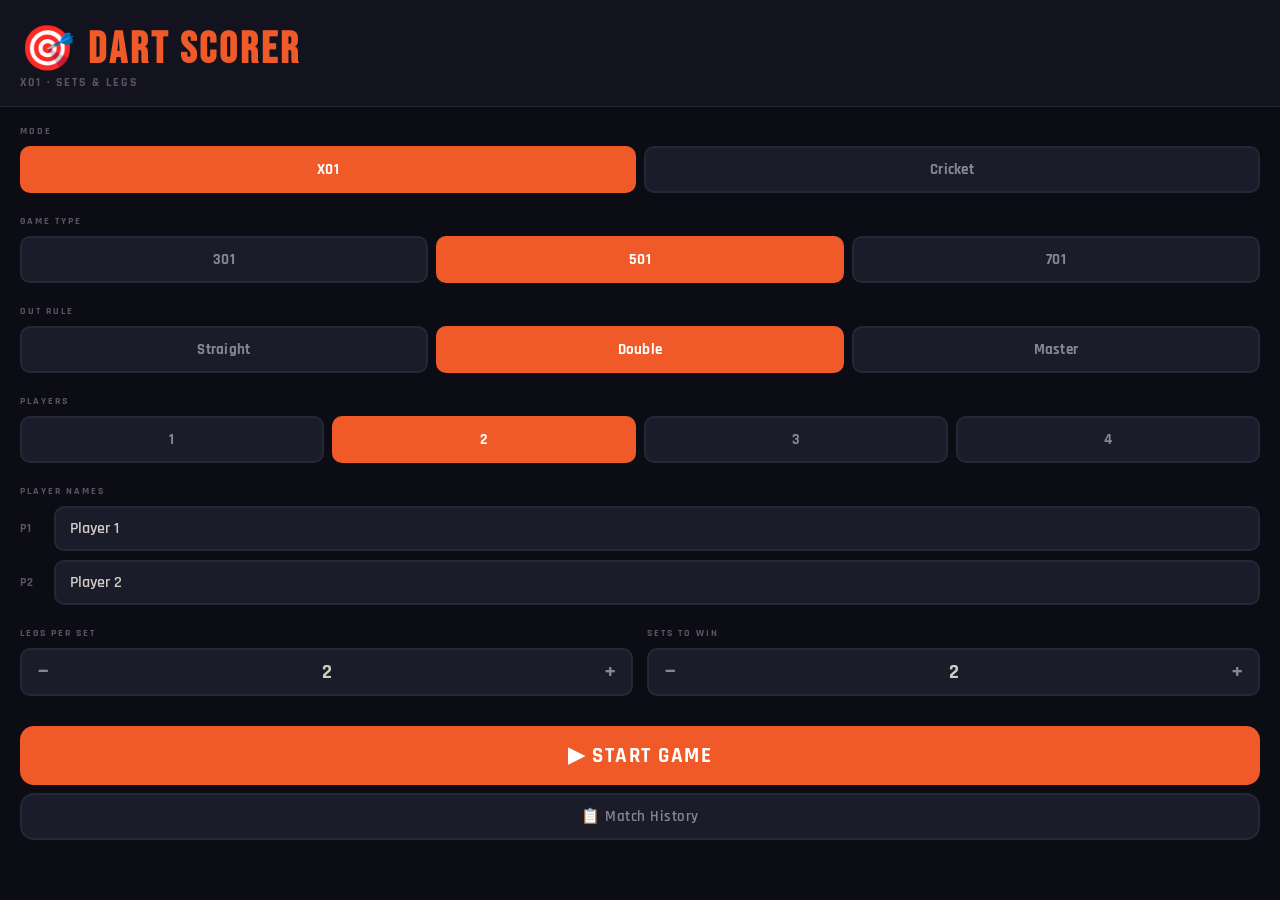
==== darts/index.html @ 66f15793 "Add Darts scorer (X01 + Cricket) to hub Move dart scorer in from the Darts repo, add Cricket mode (2" ====
<!DOCTYPE html>
<html lang="en">
<head>
<meta charset="UTF-8">
<meta name="viewport" content="width=device-width, initial-scale=1.0, maximum-scale=1.0, user-scalable=no">
<title>🎯 Dart Scorer</title>
<link rel="preconnect" href="https://fonts.googleapis.com">
<link href="https://fonts.googleapis.com/css2?family=Bebas+Neue&family=Rajdhani:wght@400;500;600;700&display=swap" rel="stylesheet">
<style>
*{box-sizing:border-box;margin:0;padding:0;-webkit-tap-highlight-color:transparent}
html,body{width:100%;height:100%;overflow:hidden;background:#0b0c14;color:#d4ccc4;font-family:'Rajdhani',sans-serif;-webkit-font-smoothing:antialiased}
button{font-family:'Rajdhani',sans-serif;cursor:pointer;border:none;outline:none;user-select:none}
input{font-family:'Rajdhani',sans-serif;outline:none}
:root{
  --bg:#0b0c14;--bg2:#12131e;--bg3:#1a1c2a;--border:#252737;
  --accent:#f05a28;--accent2:#e8a83a;--text:#d4ccc4;--text2:#8a8494;--text3:#5a5464;
  --green:#27ae60;--red:#e74c3c;--white:#f0ece8;
}
.screen{display:none;flex-direction:column;width:100%;height:100%;overflow:hidden;position:absolute;top:0;left:0}
.screen.active{display:flex}

/* ── SETUP ── */
#screen-setup{overflow-y:auto;padding-bottom:24px}
.setup-header{padding:28px 20px 16px;border-bottom:1px solid var(--border);background:var(--bg2)}
.setup-header h1{font-family:'Bebas Neue',cursive;font-size:44px;color:var(--accent);letter-spacing:3px;line-height:1}
.setup-header p{color:var(--text3);font-size:12px;font-weight:700;letter-spacing:2px;margin-top:3px;text-transform:uppercase}
.setup-body{padding:18px 20px}
.setup-section{margin-bottom:22px}
.setup-label{font-size:10px;font-weight:700;letter-spacing:2px;color:var(--text3);text-transform:uppercase;margin-bottom:9px}
.btn-group{display:flex;gap:8px}
.btn-opt{flex:1;padding:12px 4px;background:var(--bg3);border:2px solid var(--border);border-radius:10px;color:var(--text2);font-size:15px;font-weight:700;letter-spacing:.3px;transition:all .15s}
.btn-opt.active{background:var(--accent);border-color:var(--accent);color:#fff}
.btn-opt:active{transform:scale(.95)}
.player-inputs{display:flex;flex-direction:column;gap:9px}
.player-row{display:flex;align-items:center;gap:10px}
.player-row span{font-size:12px;color:var(--text3);font-weight:700;letter-spacing:.5px;min-width:24px}
.player-name-input{flex:1;background:var(--bg3);border:2px solid var(--border);border-radius:10px;padding:10px 14px;color:var(--text);font-size:16px;font-weight:600}
.player-name-input:focus{border-color:var(--accent)}
.setup-row-2{display:grid;grid-template-columns:1fr 1fr;gap:14px}
.num-input-group{display:flex;align-items:center;background:var(--bg3);border:2px solid var(--border);border-radius:10px;overflow:hidden}
.num-input-group button{width:42px;height:44px;background:transparent;color:var(--text2);font-size:22px;font-weight:700;flex-shrink:0}
.num-input-group button:active{background:var(--border)}
.num-input-group .nig-val{flex:1;text-align:center;font-size:20px;font-weight:700;color:var(--text)}
.btn-start{width:100%;padding:16px;background:var(--accent);border-radius:14px;color:#fff;font-size:21px;font-weight:700;letter-spacing:1.5px;margin-top:8px}
.btn-start:active{transform:scale(.97);background:#d04a1a}
.btn-history{width:100%;padding:12px;background:var(--bg3);border:2px solid var(--border);border-radius:14px;color:var(--text2);font-size:15px;font-weight:600;letter-spacing:.5px;margin-top:8px}
.btn-history:active{background:var(--border)}

/* ── GAME ── */
.game-header{display:flex;justify-content:space-between;align-items:center;padding:10px 14px;background:var(--bg2);border-bottom:1px solid var(--border);flex-shrink:0}
.game-match-info{font-size:13px;font-weight:700;color:var(--text3);letter-spacing:.5px}
.game-match-info b{color:var(--accent2);font-weight:700}
.btn-menu{width:36px;height:36px;background:var(--bg3);border-radius:8px;color:var(--text2);font-size:18px;display:flex;align-items:center;justify-content:center}

/* SCOREBOARD */
.scoreboard{display:flex;flex-shrink:0;border-bottom:1px solid var(--border)}
.player-panel{flex:1;padding:10px 12px;transition:background .2s}
.player-panel.is-active{background:var(--bg3)}
.player-panel+.player-panel{border-left:1px solid var(--border)}
.pp-name{font-size:10px;font-weight:700;letter-spacing:1.2px;color:var(--text3);text-transform:uppercase;white-space:nowrap;overflow:hidden;text-overflow:ellipsis}
.is-active .pp-name{color:var(--accent)}
.pp-score{font-family:'Bebas Neue',cursive;font-size:54px;line-height:.95;color:var(--white);transition:all .2s}
.is-active .pp-score{color:var(--accent)}
.pp-stats{display:flex;gap:10px;margin-top:3px}
.pp-stat{font-size:11px;font-weight:600;color:var(--text3)}
.pp-stat em{color:var(--text2);font-style:normal}
.pp-sets-legs{display:flex;align-items:center;gap:5px;margin-top:5px;flex-wrap:wrap}
.dot{width:9px;height:9px;border-radius:50%;background:var(--border);display:inline-block;transition:background .2s}
.dot.lit{background:var(--accent2)}
.pip{width:8px;height:8px;border-radius:2px;background:var(--border);display:inline-block;transition:background .2s}
.pip.lit{background:var(--accent)}
.pp-sep{color:var(--border);font-size:12px}

/* TURN */
.turn-display{flex-shrink:0;padding:8px 14px;background:var(--bg2);border-bottom:1px solid var(--border)}
.turn-label{font-size:11px;font-weight:700;letter-spacing:1px;color:var(--text3);text-transform:uppercase;margin-bottom:6px}
.turn-label b{color:var(--accent)}
.dart-row{display:flex;align-items:center;gap:6px}
.dart-slots{display:flex;gap:6px;flex:1}
.dart-slot{flex:1;height:38px;background:var(--bg3);border:2px solid var(--border);border-radius:8px;display:flex;align-items:center;justify-content:center;font-size:14px;font-weight:700;color:var(--text3);transition:all .15s}
.dart-slot.filled{border-color:var(--accent);color:var(--white);background:rgba(240,90,40,.1)}
.dart-slot.bust{border-color:var(--red)!important;color:var(--red)!important}
.turn-total-wrap{text-align:right;min-width:46px}
.turn-total{font-family:'Bebas Neue',cursive;font-size:28px;color:var(--text2);line-height:1}
.checkout-hint{font-size:12px;font-weight:600;color:var(--text3);margin-top:5px;min-height:17px;letter-spacing:.2px}
.checkout-hint b{color:var(--accent2)}

/* KEYBOARD */
.keyboard{flex:1;display:flex;flex-direction:column;padding:8px 10px 6px;overflow:hidden;min-height:0}
.mult-row{display:flex;gap:7px;flex-shrink:0;margin-bottom:7px}
.mult-btn{flex:1;height:42px;background:var(--bg3);border:2px solid var(--border);border-radius:10px;color:var(--text2);font-size:14px;font-weight:700;letter-spacing:.5px;transition:all .15s}
.mult-btn.active{background:var(--accent);border-color:var(--accent);color:#fff}
.mult-btn:active{transform:scale(.93)}
.num-grid{display:grid;grid-template-columns:repeat(5,1fr);gap:5px;flex:1;min-height:0}
.num-btn{background:var(--bg2);border:1.5px solid var(--border);border-radius:8px;color:var(--text);font-size:17px;font-weight:700;display:flex;align-items:center;justify-content:center;min-height:0;transition:background .08s,transform .08s}
.num-btn:active{background:var(--accent);border-color:var(--accent);color:#fff;transform:scale(.91)}
.specials-row{display:flex;gap:5px;flex-shrink:0;margin-top:5px}
.spc-btn{flex:1;height:40px;background:var(--bg2);border:1.5px solid var(--border);border-radius:8px;color:var(--text2);font-size:13px;font-weight:700;display:flex;flex-direction:column;align-items:center;justify-content:center;gap:1px;line-height:1;transition:background .08s,transform .08s}
.spc-btn small{font-size:10px;opacity:.6;font-weight:600}
.spc-btn:active{background:var(--accent2);border-color:var(--accent2);color:#000;transform:scale(.93)}
.spc-btn.miss:active{background:var(--bg3);color:var(--text2)}
.actions-row{display:flex;gap:8px;flex-shrink:0;margin-top:5px}
.btn-undo{flex:1;height:46px;background:var(--bg3);border:2px solid var(--border);border-radius:12px;color:var(--text2);font-size:14px;font-weight:700;letter-spacing:.3px}
.btn-undo:active{background:var(--border)}
.btn-confirm{flex:2;height:46px;background:var(--green);border-radius:12px;color:#fff;font-size:17px;font-weight:700;letter-spacing:.5px;transition:background .1s,transform .08s}
.btn-confirm:active{transform:scale(.96);background:#219a52}
.btn-confirm:disabled{background:var(--bg3);color:var(--text3);pointer-events:none}

/* BUST BANNER */
.bust-banner{position:fixed;top:50%;left:50%;transform:translate(-50%,-50%) scale(0);background:var(--red);color:#fff;font-family:'Bebas Neue',cursive;font-size:72px;padding:10px 40px;border-radius:16px;letter-spacing:4px;z-index:300;pointer-events:none;opacity:0;transition:transform .18s cubic-bezier(.34,1.56,.64,1),opacity .1s}
.bust-banner.show{transform:translate(-50%,-50%) scale(1);opacity:1}

/* ── POST GAME ── */
#screen-postgame{overflow-y:auto}
.pg-header{padding:24px 20px 16px;text-align:center;background:var(--bg2);border-bottom:1px solid var(--border)}
.pg-winner{font-family:'Bebas Neue',cursive;font-size:52px;color:var(--accent2);letter-spacing:2px;line-height:1}
.pg-sub{color:var(--text3);font-size:12px;font-weight:700;letter-spacing:1px;margin-top:3px;text-transform:uppercase}
.win-bar{height:3px;margin:14px 20px 0;border-radius:2px;background:linear-gradient(90deg,var(--accent),var(--accent2),var(--green));animation:wbar .6s .2s ease-out both;transform-origin:left}
@keyframes wbar{from{transform:scaleX(0)}to{transform:scaleX(1)}}
.stats-container{padding:14px 20px}
.stats-card{background:var(--bg2);border:1px solid var(--border);border-radius:14px;padding:14px;margin-bottom:12px;animation:fadeup .35s ease-out both}
.stats-card.winner{border-color:var(--accent2)}
@keyframes fadeup{from{opacity:0;transform:translateY(14px)}to{opacity:1;transform:translateY(0)}}
.sc-name{font-size:12px;font-weight:700;letter-spacing:1px;color:var(--text2);text-transform:uppercase;margin-bottom:10px}
.sc-name.winner{color:var(--accent2)}
.stats-grid{display:grid;grid-template-columns:1fr 1fr;gap:7px}
.sg-item{background:var(--bg3);border-radius:8px;padding:8px 10px}
.sg-label{font-size:9px;font-weight:700;color:var(--text3);letter-spacing:1px;text-transform:uppercase}
.sg-val{font-family:'Bebas Neue',cursive;font-size:26px;color:var(--text);line-height:1.1}
.sg-val.hi{color:var(--accent)}
.pg-actions{display:flex;gap:10px;padding:0 20px 32px}
.btn-rematch{flex:1;padding:15px;background:var(--accent);border-radius:14px;color:#fff;font-size:19px;font-weight:700;letter-spacing:.5px}
.btn-rematch:active{transform:scale(.96)}
.btn-new{flex:1;padding:15px;background:var(--bg3);border:2px solid var(--border);border-radius:14px;color:var(--text);font-size:19px;font-weight:700}
.btn-new:active{transform:scale(.96)}

/* ── HISTORY ── */
#screen-history{overflow-y:auto}
.hist-header{display:flex;align-items:center;gap:12px;padding:18px 16px;border-bottom:1px solid var(--border);background:var(--bg2)}
.btn-back{width:36px;height:36px;background:var(--bg3);border-radius:8px;color:var(--text);font-size:18px;display:flex;align-items:center;justify-content:center;flex-shrink:0}
.hist-header h2{font-family:'Bebas Neue',cursive;font-size:30px;color:var(--text);letter-spacing:1px;flex:1}
.btn-clr{padding:6px 12px;background:transparent;border:1.5px solid var(--border);border-radius:8px;color:var(--text3);font-size:12px;font-weight:600}
.hist-list{padding:12px 16px}
.hi-item{background:var(--bg2);border:1px solid var(--border);border-radius:12px;padding:12px;margin-bottom:10px}
.hi-top{display:flex;justify-content:space-between;margin-bottom:5px}
.hi-game{font-size:13px;font-weight:700;color:var(--accent)}
.hi-date{font-size:11px;color:var(--text3)}
.hi-winner{font-size:16px;font-weight:700;color:var(--text);margin-bottom:3px}
.hi-stats{font-size:12px;color:var(--text2)}
.hist-empty{text-align:center;padding:40px;color:var(--text3);font-size:14px;font-weight:600}

/* ── MODAL ── */
.modal-overlay{display:none;position:fixed;inset:0;background:rgba(0,0,0,.8);z-index:200;align-items:flex-end}
.modal-overlay.open{display:flex}
.modal-sheet{background:var(--bg2);border-radius:20px 20px 0 0;padding:20px 20px 40px;width:100%}
.modal-title{font-family:'Bebas Neue',cursive;font-size:26px;color:var(--text);margin-bottom:14px;letter-spacing:1px}
.modal-btn{width:100%;padding:14px;background:var(--bg3);border:1.5px solid var(--border);border-radius:12px;color:var(--text);font-size:16px;font-weight:600;text-align:left;margin-bottom:8px}
.modal-btn:active{background:var(--border)}
.modal-btn.danger{color:var(--red)}
.modal-cancel{width:100%;padding:14px;background:transparent;border:2px solid var(--border);border-radius:12px;color:var(--text2);font-size:16px;font-weight:600;margin-top:4px}

/* ── CRICKET ── */
#screen-setup.cricket .x01-only{display:none}
.c-board{flex:1;min-height:0;display:grid;gap:5px;padding:8px 10px;grid-template-rows:auto repeat(7,1fr)}
.c-head{text-align:center;padding:4px 2px;border-radius:8px;min-width:0}
.c-head.is-active{background:var(--bg3)}
.c-head .n{font-size:10px;font-weight:700;letter-spacing:1px;text-transform:uppercase;color:var(--text3);overflow:hidden;text-overflow:ellipsis;white-space:nowrap}
.c-head.is-active .n{color:var(--accent)}
.c-head .p{font-family:'Bebas Neue',cursive;font-size:34px;line-height:1;color:var(--white)}
.c-head.is-active .p{color:var(--accent)}
.c-num{background:var(--bg2);border:1.5px solid var(--border);border-radius:8px;color:var(--text);font-family:'Bebas Neue',cursive;font-size:24px;min-height:0}
.c-num:active{background:var(--accent);border-color:var(--accent);color:#fff}
.c-num.dead{opacity:.35}
.c-cell{display:flex;align-items:center;justify-content:center;background:var(--bg2);border-radius:8px;font-size:26px;font-weight:700;color:var(--text2)}
.c-cell.is-active{background:var(--bg3)}
.c-cell.closed{color:var(--green)}
.c-controls{flex-shrink:0;padding:6px 10px 8px}

@keyframes scoreAnim{from{opacity:0;transform:translateY(-10px)}to{opacity:1;transform:translateY(0)}}
.score-anim{animation:scoreAnim .22s ease-out}
</style>
</head>
<body>

<!-- ══════════════════ SETUP ══════════════════ -->
<div id="screen-setup" class="screen active">
  <div class="setup-header">
    <h1>🎯 DART SCORER</h1>
    <p id="setup-sub">X01 · Sets &amp; Legs</p>
  </div>
  <div class="setup-body">
    <div class="setup-section">
      <div class="setup-label">Mode</div>
      <div class="btn-group" id="grp-mode">
        <button class="btn-opt active" data-val="x01">X01</button>
        <button class="btn-opt" data-val="cricket">Cricket</button>
      </div>
    </div>
    <div class="setup-section x01-only">
      <div class="setup-label">Game Type</div>
      <div class="btn-group" id="grp-type">
        <button class="btn-opt" data-val="301">301</button>
        <button class="btn-opt active" data-val="501">501</button>
        <button class="btn-opt" data-val="701">701</button>
      </div>
    </div>
    <div class="setup-section x01-only">
      <div class="setup-label">Out Rule</div>
      <div class="btn-group" id="grp-out">
        <button class="btn-opt" data-val="straight">Straight</button>
        <button class="btn-opt active" data-val="double">Double</button>
        <button class="btn-opt" data-val="master">Master</button>
      </div>
    </div>
    <div class="setup-section">
      <div class="setup-label">Players</div>
      <div class="btn-group" id="grp-players">
        <button class="btn-opt" data-val="1">1</button>
        <button class="btn-opt active" data-val="2">2</button>
        <button class="btn-opt" data-val="3">3</button>
        <button class="btn-opt" data-val="4">4</button>
      </div>
    </div>
    <div class="setup-section">
      <div class="setup-label">Player Names</div>
      <div class="player-inputs" id="player-inputs"></div>
    </div>
    <div class="setup-section setup-row-2 x01-only">
      <div>
        <div class="setup-label">Legs per Set</div>
        <div class="num-input-group">
          <button onclick="adj('legs',-1)">−</button>
          <span class="nig-val" id="legs-val">2</span>
          <button onclick="adj('legs',1)">+</button>
        </div>
      </div>
      <div>
        <div class="setup-label">Sets to Win</div>
        <div class="num-input-group">
          <button onclick="adj('sets',-1)">−</button>
          <span class="nig-val" id="sets-val">2</span>
          <button onclick="adj('sets',1)">+</button>
        </div>
      </div>
    </div>
    <button class="btn-start" onclick="startGame()">▶ START GAME</button>
    <button class="btn-history" onclick="showScreen('history')">📋 Match History</button>
  </div>
</div>

<!-- ══════════════════ GAME ══════════════════ -->
<div id="screen-game" class="screen">
  <div class="game-header">
    <div class="game-match-info" id="match-info">SET <b>1</b> · LEG <b>1</b></div>
    <button class="btn-menu" onclick="openMenu()">☰</button>
  </div>
  <div class="scoreboard" id="scoreboard"></div>
  <div class="turn-display">
    <div class="turn-label" id="turn-label">► <b></b>'S TURN</div>
    <div class="dart-row">
      <div class="dart-slots">
        <div class="dart-slot" id="ds0">–</div>
        <div class="dart-slot" id="ds1">–</div>
        <div class="dart-slot" id="ds2">–</div>
      </div>
      <div class="turn-total-wrap">
        <div class="turn-total" id="turn-total"></div>
      </div>
    </div>
    <div class="checkout-hint" id="checkout-hint"></div>
  </div>
  <div class="keyboard">
    <div class="mult-row">
      <button class="mult-btn active" id="mS" onclick="setMult(1)">SINGLE</button>
      <button class="mult-btn" id="mD" onclick="setMult(2)">DOUBLE</button>
      <button class="mult-btn" id="mT" onclick="setMult(3)">TRIPLE</button>
    </div>
    <div class="num-grid" id="num-grid"></div>
    <div class="specials-row">
      <button class="spc-btn" onclick="enterDart(25,1)">BULL<small>25</small></button>
      <button class="spc-btn" onclick="enterDart(25,2)">D-BULL<small>50</small></button>
      <button class="spc-btn miss" onclick="enterDart(0,1)">MISS<small>0</small></button>
    </div>
    <div class="actions-row">
      <button class="btn-undo" onclick="undoDart()">← UNDO</button>
      <button class="btn-confirm" id="btn-confirm" onclick="confirmTurn()" disabled>CONFIRM ✓</button>
    </div>
  </div>
  <div class="bust-banner" id="bust-banner">BUST!</div>
</div>

<!-- ══════════════════ CRICKET ══════════════════ -->
<div id="screen-cricket" class="screen">
  <div class="game-header">
    <div class="game-match-info" id="c-info">CRICKET · ROUND <b>1</b></div>
    <button class="btn-menu" onclick="openMenu()">☰</button>
  </div>
  <div class="c-board" id="c-board"></div>
  <div class="turn-display">
    <div class="turn-label" id="c-turn-label"></div>
    <div class="dart-slots">
      <div class="dart-slot" id="cd0">–</div>
      <div class="dart-slot" id="cd1">–</div>
      <div class="dart-slot" id="cd2">–</div>
    </div>
  </div>
  <div class="c-controls">
    <div class="mult-row">
      <button class="mult-btn active" id="cmS" onclick="cMult(1)">SINGLE</button>
      <button class="mult-btn" id="cmD" onclick="cMult(2)">DOUBLE</button>
      <button class="mult-btn" id="cmT" onclick="cMult(3)">TRIPLE</button>
      <button class="mult-btn" onclick="cDart(0,1)">MISS</button>
    </div>
    <div class="actions-row">
      <button class="btn-undo" onclick="cUndoDart()">← UNDO</button>
      <button class="btn-confirm" id="c-end" onclick="cEnd()" disabled>END TURN ✓</button>
    </div>
  </div>
</div>

<!-- ══════════════════ POST GAME ══════════════════ -->
<div id="screen-postgame" class="screen">
  <div class="pg-header">
    <div style="font-size:11px;font-weight:700;letter-spacing:2px;color:var(--text3);text-transform:uppercase;margin-bottom:4px">🏆 MATCH WINNER</div>
    <div class="pg-winner" id="pg-winner">PLAYER 1</div>
    <div class="pg-sub" id="pg-sub">WINS THE MATCH</div>
    <div class="win-bar"></div>
  </div>
  <div class="stats-container" id="stats-container"></div>
  <div class="pg-actions">
    <button class="btn-rematch" onclick="rematch()">🔄 REMATCH</button>
    <button class="btn-new" onclick="showScreen('setup')">NEW GAME</button>
  </div>
</div>

<!-- ══════════════════ HISTORY ══════════════════ -->
<div id="screen-history" class="screen">
  <div class="hist-header">
    <button class="btn-back" onclick="showScreen('setup')">←</button>
    <h2>HISTORY</h2>
    <button class="btn-clr" onclick="clearHist()">CLEAR</button>
  </div>
  <div class="hist-list" id="hist-list"></div>
</div>

<!-- ══════════════════ PAUSE MENU ══════════════════ -->
<div class="modal-overlay" id="modal" onclick="closeMenuOut(event)">
  <div class="modal-sheet">
    <div class="modal-title">⏸ GAME MENU</div>
    <button class="modal-btn" onclick="undoTurnAny();closeModal()">↩ Undo Last Turn</button>
    <button class="modal-btn danger" onclick="abandonGame()">✕ Abandon Game</button>
    <button class="modal-cancel" onclick="closeModal()">Cancel</button>
  </div>
</div>

<script>
// ─────────────────────────────────────────────────────────────────
//  CHECKOUT TABLE  (precomputed at load for double / master / straight)
// ─────────────────────────────────────────────────────────────────
const CO = {}; // CO[outRule][score] = "T20 T20 D20"

(function(){
  const N=[20,19,18,17,16,15,14,13,12,11,10,9,8,7,6,5,4,3,2,1];
  function lbl(m,n){
    if(m===1) return n===25?'BULL':String(n);
    if(m===2) return n===25?'D-BULL':'D'+n;
    return 'T'+n;
  }
  function fin1(s,rule){
    if(rule==='double'){
      for(const n of [...N,25]) if(n*2===s) return lbl(2,n);
    } else if(rule==='master'){
      for(const n of [...N,25]) if(n*2===s) return lbl(2,n);
      for(const n of N) if(n*3===s) return lbl(3,n);
    } else { // straight
      for(const n of [...N,25]){
        if(n===s) return lbl(1,n);
        if(n*2===s) return lbl(2,n);
        if(n!==25&&n*3===s) return lbl(3,n);
      }
    }
    return null;
  }
  // first-dart options ordered high-value first
  const opts=[];
  for(const n of N) opts.push([n*3,lbl(3,n)]);
  for(const n of N) opts.push([n*2,lbl(2,n)]);
  for(const n of N) opts.push([n,lbl(1,n)]);
  opts.push([25,'BULL']);

  for(const rule of ['double','master','straight']){
    CO[rule]={};
    for(let s=2;s<=170;s++){
      // 1-dart
      const f=fin1(s,rule);
      if(f){CO[rule][s]=f;continue;}
      // 2-dart
      let found=null;
      for(const [v,l] of opts){
        const r=s-v;
        if(r<=0) continue;
        const f2=fin1(r,rule);
        if(f2){found=l+' '+f2;break;}
      }
      if(found){CO[rule][s]=found;continue;}
      // 3-dart
      outer:for(const [v1,l1] of opts){
        const r1=s-v1;
        if(r1<=0) continue;
        for(const [v2,l2] of opts){
          const r2=r1-v2;
          if(r2<=0) continue;
          const f3=fin1(r2,rule);
          if(f3){found=l1+' '+l2+' '+f3;break outer;}
        }
      }
      if(found) CO[rule][s]=found;
    }
  }
})();

function getCheckout(score, dartsLeft, rule){
  if(score<2||score>170) return null;
  const tbl=CO[rule]||CO['double'];
  const full=tbl[score];
  if(!full) return null;
  const parts=full.split(' ');
  if(parts.length<=dartsLeft) return full;
  if(dartsLeft===1){
    const N=[20,19,18,17,16,15,14,13,12,11,10,9,8,7,6,5,4,3,2,1];
    if(rule==='double'){for(const n of [...N,25]) if(n*2===score) return n===25?'D-BULL':'D'+n;}
    else if(rule==='master'){
      for(const n of [...N,25]) if(n*2===score) return n===25?'D-BULL':'D'+n;
      for(const n of N) if(n*3===score) return 'T'+n;
    } else {
      for(const n of [...N,25]){if(n===score) return n===25?'BULL':String(n);if(n*2===score) return n===25?'D-BULL':'D'+n;if(n!==25&&n*3===score) return 'T'+n;}
    }
    return null;
  }
  if(dartsLeft===2){
    const opts=[];const N=[20,19,18,17,16,15,14,13,12,11,10,9,8,7,6,5,4,3,2,1];
    for(const n of N) opts.push([n*3,'T'+n],[n*2,'D'+n],[n,String(n)]);opts.push([25,'BULL']);
    function fin1s(s){
      if(rule==='double'){for(const n of [...N,25]) if(n*2===s) return n===25?'D-BULL':'D'+n;}
      else if(rule==='master'){for(const n of [...N,25]) if(n*2===s) return n===25?'D-BULL':'D'+n;for(const n of N) if(n*3===s) return 'T'+n;}
      else {for(const n of [...N,25]){if(n===s) return n===25?'BULL':String(n);if(n*2===s) return n===25?'D-BULL':'D'+n;if(n!==25&&n*3===s) return 'T'+n;}}
      return null;
    }
    for(const [v,l] of opts){const r=score-v;if(r<=0) continue;const f=fin1s(r);if(f) return l+' '+f;}
  }
  return null;
}

// ─────────────────────────────────────────────────────────────────
//  SETTINGS STATE
// ─────────────────────────────────────────────────────────────────
const cfg={
  mode:'x01', startScore:501, outRule:'double', legsToWin:2, setsToWin:2, numPlayers:2,
  names:['Player 1','Player 2','Player 3','Player 4']
};
let G=null; // game state

// ─────────────────────────────────────────────────────────────────
//  SETUP
// ─────────────────────────────────────────────────────────────────
function initSetup(){
  const saved=JSON.parse(localStorage.getItem('dnames')||'[]');
  saved.forEach((n,i)=>{if(n) cfg.names[i]=n;});
  mkBtnGroup('grp-mode',setMode);
  mkBtnGroup('grp-type',v=>{cfg.startScore=+v;});
  mkBtnGroup('grp-out',v=>{cfg.outRule=v;});
  mkBtnGroup('grp-players',v=>{cfg.numPlayers=+v;renderNames();});
  renderNames();
}

function mkBtnGroup(id,cb){
  const g=document.getElementById(id);
  g.querySelectorAll('.btn-opt').forEach(b=>{
    b.onclick=()=>{
      g.querySelectorAll('.btn-opt').forEach(x=>x.classList.remove('active'));
      b.classList.add('active'); cb(b.dataset.val);
    };
  });
}

function setMode(v){
  cfg.mode=v;
  document.getElementById('screen-setup').classList.toggle('cricket',v==='cricket');
  document.getElementById('setup-sub').textContent=v==='cricket'?'Cricket · 20–15 & Bull':'X01 · Sets & Legs';
  document.querySelector('#grp-players [data-val="1"]').style.display=v==='cricket'?'none':'';
  if(v==='cricket'&&cfg.numPlayers<2) document.querySelector('#grp-players [data-val="2"]').click();
}

function renderNames(){
  const c=document.getElementById('player-inputs');c.innerHTML='';
  for(let i=0;i<cfg.numPlayers;i++){
    const r=document.createElement('div');r.className='player-row';
    r.innerHTML=`<span>P${i+1}</span><input class="player-name-input" id="pn${i}" value="${cfg.names[i]}" maxlength="16" placeholder="Player ${i+1}">`;
    c.appendChild(r);
  }
}

function adj(t,d){
  if(t==='legs'){cfg.legsToWin=Math.max(1,Math.min(7,cfg.legsToWin+d));document.getElementById('legs-val').textContent=cfg.legsToWin;}
  else{cfg.setsToWin=Math.max(1,Math.min(7,cfg.setsToWin+d));document.getElementById('sets-val').textContent=cfg.setsToWin;}
}

function startGame(){
  for(let i=0;i<cfg.numPlayers;i++){
    const el=document.getElementById('pn'+i);
    if(el) cfg.names[i]=el.value.trim()||'Player '+(i+1);
  }
  localStorage.setItem('dnames',JSON.stringify(cfg.names));
  rematch();
}

// ─────────────────────────────────────────────────────────────────
//  GAME INIT
// ─────────────────────────────────────────────────────────────────
function mkPlayer(name){
  return {
    name, score:cfg.startScore, sets:0, legs:0,
    dartsThrown:0, turns:[],
    coAttempts:0, coSuccesses:0,
    totalDarts:0, allTurns:[]
  };
}

function initGame(){
  G={
    cfg:{...cfg,names:[...cfg.names]},
    players:Array.from({length:cfg.numPlayers},(_,i)=>mkPlayer(cfg.names[i])),
    cur:0, legFirst:0, setNum:1, legNum:1,
    turn:{darts:[],mult:1},
    hist:[] // undo stack
  };
  buildNumGrid();
  renderGame();
}

// ─────────────────────────────────────────────────────────────────
//  GAME RENDER
// ─────────────────────────────────────────────────────────────────
function buildNumGrid(){
  const g=document.getElementById('num-grid');
  if(g.children.length) return;
  for(let n=1;n<=20;n++){
    const b=document.createElement('button');
    b.className='num-btn';b.textContent=n;
    b.onclick=()=>enterDart(n,G.turn.mult);
    g.appendChild(b);
  }
}

function renderGame(){
  buildScoreboard();
  updateMatchInfo();
  updateTurnLabel();
  refreshSlots();
  updateCheckoutHint();
}

function buildScoreboard(){
  const sb=document.getElementById('scoreboard');sb.innerHTML='';
  G.players.forEach((p,i)=>{
    const d=document.createElement('div');
    d.className='player-panel'+(i===G.cur?' is-active':'');
    d.id='pp'+i;
    const avg=calcAvg(p);
    d.innerHTML=`
      <div class="pp-name">${esc(p.name)}</div>
      <div class="pp-score" id="sc${i}" style="">${p.score}</div>
      <div class="pp-stats">
        <div class="pp-stat">AVG <em>${avg}</em></div>
        <div class="pp-stat">🎯 <em>${p.dartsThrown}</em></div>
      </div>
      <div class="pp-sets-legs">
        ${makeDots(p.sets,G.cfg.setsToWin,'dot')}
        <span class="pp-sep">·</span>
        ${makeDots(p.legs,G.cfg.legsToWin,'pip')}
      </div>`;
    sb.appendChild(d);
  });
}

function makeDots(won,total,cls){
  let h='';
  for(let i=0;i<total;i++) h+=`<span class="${cls}${i<won?' lit':''}"></span>`;
  return h;
}

function calcAvg(p){
  if(!p.dartsThrown) return '–.–';
  const scored=G.cfg.startScore-p.score;
  return ((scored/p.dartsThrown)*3).toFixed(1);
}

function updateMatchInfo(){
  document.getElementById('match-info').innerHTML=`SET <b>${G.setNum}</b> · LEG <b>${G.legNum}</b>`;
}

function updateTurnLabel(){
  const name=G.players[G.cur].name;
  document.getElementById('turn-label').innerHTML=`► <b>${esc(name)}</b>'S TURN`;
}

function refreshSlots(){
  const darts=G.turn.darts;
  for(let i=0;i<3;i++){
    const el=document.getElementById('ds'+i);
    if(i<darts.length){
      el.textContent=darts[i].lbl;
      el.className='dart-slot filled';
    } else {
      el.textContent='–'; el.className='dart-slot';
    }
  }
  const tot=darts.reduce((s,d)=>s+d.val,0);
  document.getElementById('turn-total').textContent=tot||'';
  document.getElementById('btn-confirm').disabled=darts.length===0;
  // ── Live score for active player ──
  const p=G.players[G.cur];
  const liveScore=p.score-tot;
  const sc=document.getElementById('sc'+G.cur);
  if(sc){
    const isBust=liveScore<0||(liveScore===1&&G.cfg.outRule!=='straight');
    sc.textContent=isBust?p.score:liveScore;
    sc.style.color=isBust?'var(--red)':'';
  }
}

function updateCheckoutHint(){
  const p=G.players[G.cur];
  const dLeft=3-G.turn.darts.length;
  const tot=G.turn.darts.reduce((s,d)=>s+d.val,0);
  const rem=p.score-tot;
  const hint=document.getElementById('checkout-hint');
  if(rem<2||rem>170){hint.innerHTML='';return;}
  const co=getCheckout(rem,dLeft,G.cfg.outRule);
  if(co) hint.innerHTML=`🎯 <b>${co}</b>`;
  else hint.innerHTML=`<span style="color:var(--red);opacity:.7">No finish in ${dLeft} dart${dLeft!==1?'s':''}</span>`;
}

function setMult(m){
  G.turn.mult=m;
  ['S','D','T'].forEach((x,i)=>{
    document.getElementById('m'+x).classList.toggle('active',i+1===m);
  });
}

// ─────────────────────────────────────────────────────────────────
//  DART ENTRY
// ─────────────────────────────────────────────────────────────────
function enterDart(num,mult){
  if(G.turn.darts.length>=3) return;
  if(num===25&&mult===3) return; // no triple bull
  const val=num*mult;
  let lbl;
  if(num===0) lbl='MISS';
  else if(num===25&&mult===1) lbl='BULL';
  else if(num===25&&mult===2) lbl='D-BULL';
  else if(mult===1) lbl=String(num);
  else if(mult===2) lbl='D'+num;
  else lbl='T'+num;

  saveSnap();
  G.turn.darts.push({val,lbl,mult,num});

  // Track checkout attempt (started turn with ≤170)
  const p=G.players[G.cur];
  if(G.turn.darts.length===1 && p.score<=170) p.coAttempts++;

  setMult(1); // reset to single
  refreshSlots();
  updateCheckoutHint();

  if(G.turn.darts.length===3) setTimeout(confirmTurn,300);
}

function undoDart(){
  if(!G.hist.length) return;
  if(G.turn.darts.length===0){
    // No darts entered yet — undo the entire previous player's turn
    undoTurn();
  } else {
    restoreSnap();
    setMult(G.turn.mult);
  }
}

// ─────────────────────────────────────────────────────────────────
//  SNAPSHOTS
// ─────────────────────────────────────────────────────────────────
function saveSnap(){
  G.hist.push({
    turn:JSON.parse(JSON.stringify(G.turn)),
    players:JSON.parse(JSON.stringify(G.players)),
    cur:G.cur, setNum:G.setNum, legNum:G.legNum, legFirst:G.legFirst
  });
  if(G.hist.length>30) G.hist.shift();
}

function restoreSnap(){
  if(!G.hist.length) return;
  const s=G.hist.pop();
  G.turn=s.turn; G.players=s.players; G.cur=s.cur;
  G.setNum=s.setNum; G.legNum=s.legNum; G.legFirst=s.legFirst;
  buildScoreboard(); updateMatchInfo(); updateTurnLabel(); refreshSlots(); updateCheckoutHint();
}

function undoTurn(){
  // Pop back to a snapshot where it's a different player's fresh turn
  const startCur=G.cur;
  while(G.hist.length){
    const top=G.hist[G.hist.length-1];
    if(top.turn.darts.length===0 && top.cur!==startCur){
      restoreSnap(); return;
    }
    G.hist.pop();
  }
  // fallback: restore one level
  if(G.hist.length) restoreSnap();
}

// ─────────────────────────────────────────────────────────────────
//  CONFIRM TURN
// ─────────────────────────────────────────────────────────────────
function confirmTurn(){
  const darts=G.turn.darts;
  if(!darts.length) return;
  const p=G.players[G.cur];
  const total=darts.reduce((s,d)=>s+d.val,0);
  const newScore=p.score-total;
  const outRule=G.cfg.outRule;
  const lastD=darts[darts.length-1];

  saveSnap(); // snapshot for undo last turn

  // ── BUST CHECK ──
  let bust=false;
  if(newScore<0) bust=true;
  if(newScore===1 && outRule!=='straight') bust=true;
  if(newScore===0){
    if(outRule==='double' && lastD.mult!==2) bust=true;
    if(outRule==='master' && lastD.mult!==2 && lastD.mult!==3) bust=true;
  }

  const turnData={darts:[...darts],total,wasBust:bust};
  p.turns.push(turnData);
  p.allTurns.push(turnData);

  if(bust){
    p.dartsThrown+=darts.length;
    p.totalDarts+=darts.length;
    showBust();
    G.turn={darts:[],mult:1};
    nextPlayer();
    return;
  }

  p.score=newScore;
  p.dartsThrown+=darts.length;
  p.totalDarts+=darts.length;

  // Animate score
  const sc=document.getElementById('sc'+G.cur);
  if(sc){sc.style.color='';sc.textContent=p.score;sc.classList.remove('score-anim');void sc.offsetWidth;sc.classList.add('score-anim');}

  if(newScore===0){
    p.coSuccesses++;
    G.turn={darts:[],mult:1};
    setTimeout(legWon,400);
    return;
  }

  G.turn={darts:[],mult:1};
  nextPlayer();
}

function nextPlayer(){
  G.cur=(G.cur+1)%G.players.length;
  setMult(1);
  buildScoreboard(); updateTurnLabel(); refreshSlots(); updateCheckoutHint();
}

// ─────────────────────────────────────────────────────────────────
//  BUST ANIMATION
// ─────────────────────────────────────────────────────────────────
function showBust(){
  const b=document.getElementById('bust-banner');
  b.classList.add('show');
  setTimeout(()=>b.classList.remove('show'),900);
}

// ─────────────────────────────────────────────────────────────────
//  LEG / SET / MATCH
// ─────────────────────────────────────────────────────────────────
function legWon(){
  const p=G.players[G.cur];
  p.legs++;

  if(p.legs>=G.cfg.legsToWin){
    p.sets++;
    G.players.forEach(pl=>pl.legs=0);
    if(p.sets>=G.cfg.setsToWin){
      setTimeout(()=>matchWon(p),200);
      return;
    }
    G.setNum++;G.legNum=1;
  } else {
    G.legNum++;
  }

  // Next leg
  G.legFirst=(G.legFirst+1)%G.players.length;
  G.cur=G.legFirst;
  G.players.forEach(pl=>{
    pl.score=G.cfg.startScore;
    pl.dartsThrown=0;pl.turns=[];
    pl.coAttempts=0;pl.coSuccesses=0;
  });
  setMult(1);
  buildScoreboard();updateMatchInfo();updateTurnLabel();refreshSlots();updateCheckoutHint();
}

function matchWon(winner){
  saveMatchHistory(winner);
  renderPostGame(winner);
  showScreen('postgame');
}

// ─────────────────────────────────────────────────────────────────
//  POST GAME STATS
// ─────────────────────────────────────────────────────────────────
function renderPostGame(winner){
  document.getElementById('pg-winner').textContent=winner.name.toUpperCase();
  document.getElementById('pg-sub').textContent=
    G.cfg.startScore+' · '+G.cfg.outRule.toUpperCase()+' OUT';

  const c=document.getElementById('stats-container');c.innerHTML='';
  G.players.forEach((p,i)=>{
    const isW=p===winner;
    const avg=finalAvg(p);
    const best=bestRound(p);
    const f9=first9(p);
    const coP=p.coAttempts>0?Math.round(p.coSuccesses/p.coAttempts*100)+'%':'–';
    const s180=p.allTurns.filter(t=>!t.wasBust&&t.total===180).length;
    const s100=p.allTurns.filter(t=>!t.wasBust&&t.total>=100).length;
    const hiCo=highCo(p);

    const card=document.createElement('div');
    card.className='stats-card'+(isW?' winner':'');
    card.style.animationDelay=(0.1+i*0.1)+'s';
    card.innerHTML=`
      <div class="sc-name${isW?' winner':''}">${isW?'🏆 ':''}${esc(p.name)}</div>
      <div class="stats-grid">
        <div class="sg-item"><div class="sg-label">3-Dart Avg</div><div class="sg-val hi">${avg}</div></div>
        <div class="sg-item"><div class="sg-label">Darts Thrown</div><div class="sg-val">${p.totalDarts}</div></div>
        <div class="sg-item"><div class="sg-label">Best Round</div><div class="sg-val">${best}</div></div>
        <div class="sg-item"><div class="sg-label">First 9 Avg</div><div class="sg-val">${f9}</div></div>
        <div class="sg-item"><div class="sg-label">Checkout %</div><div class="sg-val">${coP}</div></div>
        <div class="sg-item"><div class="sg-label">Highest CO</div><div class="sg-val">${hiCo}</div></div>
        <div class="sg-item"><div class="sg-label">180s</div><div class="sg-val">${s180}</div></div>
        <div class="sg-item"><div class="sg-label">100+ Rounds</div><div class="sg-val">${s100}</div></div>
      </div>`;
    c.appendChild(card);
  });
}

function finalAvg(p){
  if(!p.totalDarts) return '–';
  const scored=p.allTurns.filter(t=>!t.wasBust).reduce((s,t)=>s+t.total,0);
  return ((scored/p.totalDarts)*3).toFixed(1);
}
function bestRound(p){
  const v=p.allTurns.filter(t=>!t.wasBust).map(t=>t.total);
  return v.length?Math.max(...v):'–';
}
function first9(p){
  const t=p.allTurns.filter(t=>!t.wasBust).slice(0,3);
  if(!t.length) return '–';
  const sc=t.reduce((s,x)=>s+x.total,0);
  const d=t.reduce((s,x)=>s+x.darts.length,0);
  return d?((sc/d)*3).toFixed(1):'–';
}
function highCo(p){
  // Highest scoring completed (non-bust) turn — rough proxy for checkout
  const v=p.allTurns.filter(t=>!t.wasBust).map(t=>t.total);
  return v.length?Math.max(...v):'–';
}

// ─────────────────────────────────────────────────────────────────
//  HISTORY
// ─────────────────────────────────────────────────────────────────
function saveMatchHistory(winner){
  const hist=JSON.parse(localStorage.getItem('dhist')||'[]');
  hist.unshift({
    date:new Date().toLocaleString('fr-FR',{day:'2-digit',month:'2-digit',year:'2-digit',hour:'2-digit',minute:'2-digit'}),
    game:G.cfg.startScore,out:G.cfg.outRule,winner:winner.name,
    players:G.players.map(p=>({name:p.name,sets:p.sets,avg:finalAvg(p)}))
  });
  if(hist.length>10) hist.pop();
  localStorage.setItem('dhist',JSON.stringify(hist));
}

function renderHistory(){
  const list=document.getElementById('hist-list');
  const hist=JSON.parse(localStorage.getItem('dhist')||'[]');
  if(!hist.length){list.innerHTML='<div class="hist-empty">No matches recorded yet.</div>';return;}
  list.innerHTML=hist.map(e=>`
    <div class="hi-item">
      <div class="hi-top">
        <div class="hi-game">${e.mode==='cricket'?'CRICKET':e.game+' · '+(e.out||'double').toUpperCase()+' OUT'}</div>
        <div class="hi-date">${e.date}</div>
      </div>
      <div class="hi-winner">🏆 ${esc(e.winner)}</div>
      <div class="hi-stats">${(e.players||[]).map(p=>e.mode==='cricket'?`${esc(p.name)}: ${p.pts} pts · ${p.mpr} MPR`:`${esc(p.name)}: ${p.sets||0} sets · avg ${p.avg}`).join(' &nbsp;·&nbsp; ')}</div>
    </div>`).join('');
}

function clearHist(){
  if(confirm('Clear all match history?')){localStorage.removeItem('dhist');renderHistory();}
}

// ─────────────────────────────────────────────────────────────────
//  REMATCH / MENU
// ─────────────────────────────────────────────────────────────────
function rematch(){
  if(cfg.mode==='cricket'){initCricket();showScreen('cricket');}
  else{initGame();showScreen('game');}
}
function undoTurnAny(){cfg.mode==='cricket'?cUndoTurn():undoTurn();}

function openMenu(){document.getElementById('modal').classList.add('open');}
function closeModal(){document.getElementById('modal').classList.remove('open');}
function closeMenuOut(e){if(e.target===document.getElementById('modal')) closeModal();}
function abandonGame(){closeModal();if(confirm('Abandon current game?')) showScreen('setup');}

// ─────────────────────────────────────────────────────────────────
//  SCREEN NAV
// ─────────────────────────────────────────────────────────────────
function showScreen(name){
  document.querySelectorAll('.screen').forEach(s=>s.classList.remove('active'));
  document.getElementById('screen-'+name).classList.add('active');
  if(name==='history') renderHistory();
}

// ─────────────────────────────────────────────────────────────────
//  CRICKET  (20–15 + Bull; 3 marks to close; extra marks score while an opponent is open)
// ─────────────────────────────────────────────────────────────────
const CT=[20,19,18,17,16,15,25];
const MARK=['','/','✕','◉'];
let C=null;

function initCricket(){
  C={
    players:Array.from({length:cfg.numPlayers},(_,i)=>({
      name:cfg.names[i],m:{20:0,19:0,18:0,17:0,16:0,15:0,25:0},pts:0,hits:0,darts:0,turns:0
    })),
    cur:0,round:1,darts:[],mult:1,hist:[]
  };
  renderCricket();
}

function cSnap(){
  C.hist.push(JSON.stringify({players:C.players,cur:C.cur,round:C.round,darts:C.darts,mult:C.mult}));
  if(C.hist.length>60) C.hist.shift();
}
function cRestore(){Object.assign(C,JSON.parse(C.hist.pop()));renderCricket();}

function cMult(m){
  C.mult=m;
  ['S','D','T'].forEach((x,i)=>document.getElementById('cm'+x).classList.toggle('active',i+1===m));
}

function renderCricket(){
  const n=C.players.length,b=document.getElementById('c-board');
  b.style.gridTemplateColumns=`64px repeat(${n},1fr)`;
  let h='<div></div>';
  C.players.forEach((p,i)=>{
    h+=`<div class="c-head${i===C.cur?' is-active':''}"><div class="n">${esc(p.name)}</div><div class="p">${p.pts}</div></div>`;
  });
  CT.forEach(t=>{
    const dead=C.players.every(p=>p.m[t]>=3);
    h+=`<button class="c-num${dead?' dead':''}" onclick="cDart(${t})">${t===25?'BULL':t}</button>`;
    C.players.forEach((p,i)=>{
      h+=`<div class="c-cell${i===C.cur?' is-active':''}${p.m[t]>=3?' closed':''}">${MARK[p.m[t]]}</div>`;
    });
  });
  b.innerHTML=h;
  document.getElementById('c-info').innerHTML=`CRICKET · ROUND <b>${C.round}</b>`;
  document.getElementById('c-turn-label').innerHTML=`► <b>${esc(C.players[C.cur].name)}</b>'S TURN`;
  for(let i=0;i<3;i++){
    const el=document.getElementById('cd'+i);
    el.textContent=C.darts[i]||'–';
    el.className='dart-slot'+(C.darts[i]?' filled':'');
  }
  document.getElementById('c-end').disabled=!C.darts.length;
  cMult(C.mult);
}

function cDart(t,mult){
  mult=mult||C.mult;
  if(C.darts.length>=3||(t===25&&mult===3)) return;
  cSnap();
  const p=C.players[C.cur];
  p.darts++;
  for(let k=0;k<mult&&t;k++){
    if(p.m[t]<3){p.m[t]++;p.hits++;}
    else if(C.players.some((q,i)=>i!==C.cur&&q.m[t]<3)){p.pts+=t;p.hits++;}
  }
  C.darts.push(!t?'MISS':t===25?(mult===2?'D-BULL':'BULL'):(['','','D','T'][mult])+t);
  C.mult=1;
  renderCricket();
  const won=CT.every(n=>p.m[n]===3)&&C.players.every((q,i)=>i===C.cur||p.pts>=q.pts);
  if(won){p.turns++;setTimeout(()=>cWon(p),300);}
  else if(C.darts.length===3) setTimeout(cEnd,300);
}

function cEnd(){
  if(!C.darts.length) return;
  cSnap();
  C.players[C.cur].turns++;
  C.darts=[];C.mult=1;
  C.cur=(C.cur+1)%C.players.length;
  if(C.cur===0) C.round++;
  renderCricket();
}

function cUndoDart(){if(C.hist.length) cRestore();}
function cUndoTurn(){
  const start=C.cur;
  while(C.hist.length){
    const top=JSON.parse(C.hist[C.hist.length-1]);
    if(!top.darts.length&&top.cur!==start){cRestore();return;}
    C.hist.pop();
  }
}

function mpr(p){return p.turns?(p.hits/p.turns).toFixed(2):'–';}

function cWon(w){
  const hist=JSON.parse(localStorage.getItem('dhist')||'[]');
  hist.unshift({
    date:new Date().toLocaleString('fr-FR',{day:'2-digit',month:'2-digit',year:'2-digit',hour:'2-digit',minute:'2-digit'}),
    mode:'cricket',winner:w.name,players:C.players.map(p=>({name:p.name,pts:p.pts,mpr:mpr(p)}))
  });
  if(hist.length>10) hist.pop();
  localStorage.setItem('dhist',JSON.stringify(hist));

  document.getElementById('pg-winner').textContent=w.name.toUpperCase();
  document.getElementById('pg-sub').textContent='CRICKET';
  const c=document.getElementById('stats-container');c.innerHTML='';
  C.players.forEach((p,i)=>{
    const isW=p===w,card=document.createElement('div');
    card.className='stats-card'+(isW?' winner':'');
    card.style.animationDelay=(0.1+i*0.1)+'s';
    card.innerHTML=`
      <div class="sc-name${isW?' winner':''}">${isW?'🏆 ':''}${esc(p.name)}</div>
      <div class="stats-grid">
        <div class="sg-item"><div class="sg-label">Points</div><div class="sg-val hi">${p.pts}</div></div>
        <div class="sg-item"><div class="sg-label">Marks / Round</div><div class="sg-val">${mpr(p)}</div></div>
        <div class="sg-item"><div class="sg-label">Darts Thrown</div><div class="sg-val">${p.darts}</div></div>
        <div class="sg-item"><div class="sg-label">Marks</div><div class="sg-val">${p.hits}</div></div>
      </div>`;
    c.appendChild(card);
  });
  showScreen('postgame');
}

// ─────────────────────────────────────────────────────────────────
//  UTILS
// ─────────────────────────────────────────────────────────────────
function esc(s){return String(s).replace(/&/g,'&amp;').replace(/</g,'&lt;').replace(/>/g,'&gt;');}

// ─────────────────────────────────────────────────────────────────
//  BOOT
// ─────────────────────────────────────────────────────────────────
initSetup();
</script>
</body>
</html>
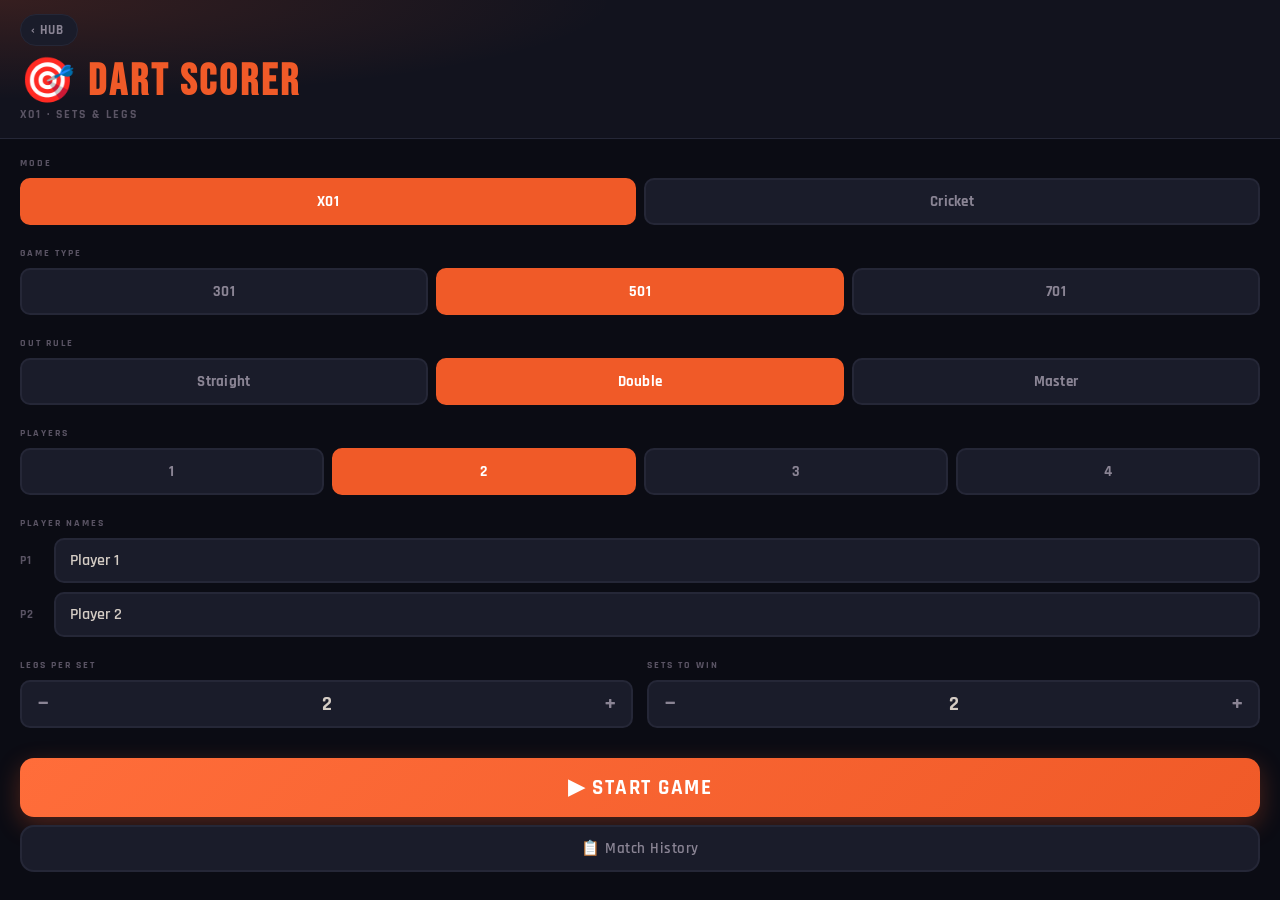
==== commit 2e609c66: "Darts: safe areas, hub link, 180/game-shot banners, resume Co-Authored-By: Claude Opus 5.5 <noreply@" ====
--- a/darts/index.html
+++ b/darts/index.html
@@ -2,35 +2,50 @@
 <html lang="en">
 <head>
 <meta charset="UTF-8">
-<meta name="viewport" content="width=device-width, initial-scale=1.0, maximum-scale=1.0, user-scalable=no">
-<title>🎯 Dart Scorer</title>
+<meta name="viewport" content="width=device-width, initial-scale=1, viewport-fit=cover">
+<meta name="apple-mobile-web-app-capable" content="yes">
+<meta name="mobile-web-app-capable" content="yes">
+<meta name="apple-mobile-web-app-status-bar-style" content="black-translucent">
+<meta name="apple-mobile-web-app-title" content="Darts">
+<meta name="theme-color" content="#0b0c14">
+<link rel="apple-touch-icon" href="apple-touch-icon.png">
+<title>Dart Scorer</title>
 <link rel="preconnect" href="https://fonts.googleapis.com">
+<link rel="preconnect" href="https://fonts.gstatic.com" crossorigin>
 <link href="https://fonts.googleapis.com/css2?family=Bebas+Neue&family=Rajdhani:wght@400;500;600;700&display=swap" rel="stylesheet">
 <style>
 *{box-sizing:border-box;margin:0;padding:0;-webkit-tap-highlight-color:transparent}
 html,body{width:100%;height:100%;overflow:hidden;background:#0b0c14;color:#d4ccc4;font-family:'Rajdhani',sans-serif;-webkit-font-smoothing:antialiased}
-button{font-family:'Rajdhani',sans-serif;cursor:pointer;border:none;outline:none;user-select:none}
+button{font-family:'Rajdhani',sans-serif;cursor:pointer;border:none;outline:none;user-select:none;-webkit-user-select:none;touch-action:manipulation}
 input{font-family:'Rajdhani',sans-serif;outline:none}
 :root{
   --bg:#0b0c14;--bg2:#12131e;--bg3:#1a1c2a;--border:#252737;
   --accent:#f05a28;--accent2:#e8a83a;--text:#d4ccc4;--text2:#8a8494;--text3:#5a5464;
   --green:#27ae60;--red:#e74c3c;--white:#f0ece8;
 }
-.screen{display:none;flex-direction:column;width:100%;height:100%;overflow:hidden;position:absolute;top:0;left:0}
-.screen.active{display:flex}
+.screen{display:none;flex-direction:column;width:100%;height:100%;overflow:hidden;position:absolute;top:0;left:0;padding:env(safe-area-inset-top) env(safe-area-inset-right) 0 env(safe-area-inset-left)}
+.screen.active{display:flex;animation:scr-in .32s cubic-bezier(.2,.8,.2,1) backwards}
+@keyframes scr-in{from{opacity:0;transform:translateY(12px)}}
+@keyframes pop{from{transform:scale(.6);opacity:0}}
+@keyframes grow{from{transform:scaleX(0)}}
+@keyframes fade{from{opacity:0}}
+@keyframes sheet-in{from{transform:translateY(100%)}}
+.hub-link{display:inline-flex;align-items:center;gap:4px;padding:7px 13px 7px 10px;margin-bottom:14px;border:1px solid var(--border);border-radius:999px;background:var(--bg3);color:var(--text2);font-size:13px;font-weight:700;letter-spacing:1px;text-decoration:none;text-transform:uppercase;transition:transform .12s ease-out,color .2s}
+.hub-link:active{transform:scale(.94);color:var(--accent)}
 
 /* ── SETUP ── */
-#screen-setup{overflow-y:auto;padding-bottom:24px}
-.setup-header{padding:28px 20px 16px;border-bottom:1px solid var(--border);background:var(--bg2)}
+#screen-setup{overflow-y:auto;padding-bottom:calc(24px + env(safe-area-inset-bottom))}
+.setup-header{padding:14px 20px 16px;border-bottom:1px solid var(--border);background:radial-gradient(ellipse 80% 120% at 0% 0%,rgba(240,90,40,.16),transparent 60%),var(--bg2)}
 .setup-header h1{font-family:'Bebas Neue',cursive;font-size:44px;color:var(--accent);letter-spacing:3px;line-height:1}
 .setup-header p{color:var(--text3);font-size:12px;font-weight:700;letter-spacing:2px;margin-top:3px;text-transform:uppercase}
 .setup-body{padding:18px 20px}
 .setup-section{margin-bottom:22px}
 .setup-label{font-size:10px;font-weight:700;letter-spacing:2px;color:var(--text3);text-transform:uppercase;margin-bottom:9px}
 .btn-group{display:flex;gap:8px}
-.btn-opt{flex:1;padding:12px 4px;background:var(--bg3);border:2px solid var(--border);border-radius:10px;color:var(--text2);font-size:15px;font-weight:700;letter-spacing:.3px;transition:all .15s}
+.btn-opt{flex:1;min-height:46px;padding:12px 4px;background:var(--bg3);border:2px solid var(--border);border-radius:10px;color:var(--text2);font-size:15px;font-weight:700;letter-spacing:.3px;transition:all .15s}
 .btn-opt.active{background:var(--accent);border-color:var(--accent);color:#fff}
 .btn-opt:active{transform:scale(.95)}
+.btn-opt{transition:background .2s,border-color .2s,color .2s,transform .12s ease-out}
 .player-inputs{display:flex;flex-direction:column;gap:9px}
 .player-row{display:flex;align-items:center;gap:10px}
 .player-row span{font-size:12px;color:var(--text3);font-weight:700;letter-spacing:.5px;min-width:24px}
@@ -41,7 +56,7 @@
 .num-input-group button{width:42px;height:44px;background:transparent;color:var(--text2);font-size:22px;font-weight:700;flex-shrink:0}
 .num-input-group button:active{background:var(--border)}
 .num-input-group .nig-val{flex:1;text-align:center;font-size:20px;font-weight:700;color:var(--text)}
-.btn-start{width:100%;padding:16px;background:var(--accent);border-radius:14px;color:#fff;font-size:21px;font-weight:700;letter-spacing:1.5px;margin-top:8px}
+.btn-start{width:100%;padding:16px;background:linear-gradient(135deg,#ff6d3a,var(--accent));border-radius:14px;color:#fff;font-size:21px;font-weight:700;letter-spacing:1.5px;margin-top:8px;box-shadow:0 8px 24px rgba(240,90,40,.3);transition:transform .12s ease-out}
 .btn-start:active{transform:scale(.97);background:#d04a1a}
 .btn-history{width:100%;padding:12px;background:var(--bg3);border:2px solid var(--border);border-radius:14px;color:var(--text2);font-size:15px;font-weight:600;letter-spacing:.5px;margin-top:8px}
 .btn-history:active{background:var(--border)}
@@ -54,12 +69,13 @@
 
 /* SCOREBOARD */
 .scoreboard{display:flex;flex-shrink:0;border-bottom:1px solid var(--border)}
-.player-panel{flex:1;padding:10px 12px;transition:background .2s}
+.player-panel{flex:1;min-width:0;padding:10px 12px;transition:background .2s;position:relative}
+.player-panel.is-active::after{content:'';position:absolute;left:12px;right:12px;bottom:0;height:3px;border-radius:2px 2px 0 0;background:var(--accent);animation:grow .35s cubic-bezier(.2,.8,.2,1)}
 .player-panel.is-active{background:var(--bg3)}
 .player-panel+.player-panel{border-left:1px solid var(--border)}
 .pp-name{font-size:10px;font-weight:700;letter-spacing:1.2px;color:var(--text3);text-transform:uppercase;white-space:nowrap;overflow:hidden;text-overflow:ellipsis}
 .is-active .pp-name{color:var(--accent)}
-.pp-score{font-family:'Bebas Neue',cursive;font-size:54px;line-height:.95;color:var(--white);transition:all .2s}
+.pp-score{font-family:'Bebas Neue',cursive;font-size:54px;line-height:.95;color:var(--white);transition:color .2s;font-variant-numeric:tabular-nums}
 .is-active .pp-score{color:var(--accent)}
 .pp-stats{display:flex;gap:10px;margin-top:3px}
 .pp-stat{font-size:11px;font-weight:600;color:var(--text3)}
@@ -78,7 +94,7 @@
 .dart-row{display:flex;align-items:center;gap:6px}
 .dart-slots{display:flex;gap:6px;flex:1}
 .dart-slot{flex:1;height:38px;background:var(--bg3);border:2px solid var(--border);border-radius:8px;display:flex;align-items:center;justify-content:center;font-size:14px;font-weight:700;color:var(--text3);transition:all .15s}
-.dart-slot.filled{border-color:var(--accent);color:var(--white);background:rgba(240,90,40,.1)}
+.dart-slot.filled{border-color:var(--accent);color:var(--white);background:rgba(240,90,40,.1);animation:pop .25s cubic-bezier(.3,1.6,.5,1)}
 .dart-slot.bust{border-color:var(--red)!important;color:var(--red)!important}
 .turn-total-wrap{text-align:right;min-width:46px}
 .turn-total{font-family:'Bebas Neue',cursive;font-size:28px;color:var(--text2);line-height:1}
@@ -86,7 +102,7 @@
 .checkout-hint b{color:var(--accent2)}
 
 /* KEYBOARD */
-.keyboard{flex:1;display:flex;flex-direction:column;padding:8px 10px 6px;overflow:hidden;min-height:0}
+.keyboard{flex:1;display:flex;flex-direction:column;padding:8px 10px calc(6px + env(safe-area-inset-bottom));overflow:hidden;min-height:0}
 .mult-row{display:flex;gap:7px;flex-shrink:0;margin-bottom:7px}
 .mult-btn{flex:1;height:42px;background:var(--bg3);border:2px solid var(--border);border-radius:10px;color:var(--text2);font-size:14px;font-weight:700;letter-spacing:.5px;transition:all .15s}
 .mult-btn.active{background:var(--accent);border-color:var(--accent);color:#fff}
@@ -107,7 +123,7 @@
 .btn-confirm:disabled{background:var(--bg3);color:var(--text3);pointer-events:none}
 
 /* BUST BANNER */
-.bust-banner{position:fixed;top:50%;left:50%;transform:translate(-50%,-50%) scale(0);background:var(--red);color:#fff;font-family:'Bebas Neue',cursive;font-size:72px;padding:10px 40px;border-radius:16px;letter-spacing:4px;z-index:300;pointer-events:none;opacity:0;transition:transform .18s cubic-bezier(.34,1.56,.64,1),opacity .1s}
+.bust-banner{position:fixed;top:50%;left:50%;transform:translate(-50%,-50%) scale(0);background:var(--red);box-shadow:0 20px 60px rgba(0,0,0,.6);white-space:nowrap;color:#fff;font-family:'Bebas Neue',cursive;font-size:72px;padding:10px 40px;border-radius:16px;letter-spacing:4px;z-index:300;pointer-events:none;opacity:0;transition:transform .18s cubic-bezier(.34,1.56,.64,1),opacity .1s}
 .bust-banner.show{transform:translate(-50%,-50%) scale(1);opacity:1}
 
 /* ── POST GAME ── */
@@ -128,7 +144,7 @@
 .sg-label{font-size:9px;font-weight:700;color:var(--text3);letter-spacing:1px;text-transform:uppercase}
 .sg-val{font-family:'Bebas Neue',cursive;font-size:26px;color:var(--text);line-height:1.1}
 .sg-val.hi{color:var(--accent)}
-.pg-actions{display:flex;gap:10px;padding:0 20px 32px}
+.pg-actions{display:flex;gap:10px;padding:0 20px calc(24px + env(safe-area-inset-bottom))}
 .btn-rematch{flex:1;padding:15px;background:var(--accent);border-radius:14px;color:#fff;font-size:19px;font-weight:700;letter-spacing:.5px}
 .btn-rematch:active{transform:scale(.96)}
 .btn-new{flex:1;padding:15px;background:var(--bg3);border:2px solid var(--border);border-radius:14px;color:var(--text);font-size:19px;font-weight:700}
@@ -151,8 +167,9 @@
 
 /* ── MODAL ── */
 .modal-overlay{display:none;position:fixed;inset:0;background:rgba(0,0,0,.8);z-index:200;align-items:flex-end}
-.modal-overlay.open{display:flex}
-.modal-sheet{background:var(--bg2);border-radius:20px 20px 0 0;padding:20px 20px 40px;width:100%}
+.modal-overlay.open{display:flex;animation:fade .25s ease-out}
+.modal-sheet{background:var(--bg2);border-radius:22px 22px 0 0;padding:10px 20px calc(24px + env(safe-area-inset-bottom));width:100%;animation:sheet-in .4s cubic-bezier(.2,.9,.25,1)}
+.modal-sheet::before{content:'';display:block;width:38px;height:5px;border-radius:3px;background:var(--border);margin:0 auto 14px}
 .modal-title{font-family:'Bebas Neue',cursive;font-size:26px;color:var(--text);margin-bottom:14px;letter-spacing:1px}
 .modal-btn{width:100%;padding:14px;background:var(--bg3);border:1.5px solid var(--border);border-radius:12px;color:var(--text);font-size:16px;font-weight:600;text-align:left;margin-bottom:8px}
 .modal-btn:active{background:var(--border)}
@@ -174,7 +191,9 @@
 .c-cell{display:flex;align-items:center;justify-content:center;background:var(--bg2);border-radius:8px;font-size:26px;font-weight:700;color:var(--text2)}
 .c-cell.is-active{background:var(--bg3)}
 .c-cell.closed{color:var(--green)}
-.c-controls{flex-shrink:0;padding:6px 10px 8px}
+.c-cell{transition:background .2s}
+@media (prefers-reduced-motion:reduce){*,*::before,*::after{animation-duration:.01ms!important;transition-duration:.01ms!important}}
+.c-controls{flex-shrink:0;padding:6px 10px calc(8px + env(safe-area-inset-bottom))}
 
 @keyframes scoreAnim{from{opacity:0;transform:translateY(-10px)}to{opacity:1;transform:translateY(0)}}
 .score-anim{animation:scoreAnim .22s ease-out}
@@ -185,6 +204,7 @@
 <!-- ══════════════════ SETUP ══════════════════ -->
 <div id="screen-setup" class="screen active">
   <div class="setup-header">
+    <a href="../index.html" class="hub-link">‹ Hub</a>
     <h1>🎯 DART SCORER</h1>
     <p id="setup-sub">X01 · Sets &amp; Legs</p>
   </div>
@@ -353,6 +373,7 @@
   </div>
 </div>
 
+<script src="../shared/base.js"></script>
 <script>
 // ─────────────────────────────────────────────────────────────────
 //  CHECKOUT TABLE  (precomputed at load for double / master / straight)
@@ -495,7 +516,7 @@
   const c=document.getElementById('player-inputs');c.innerHTML='';
   for(let i=0;i<cfg.numPlayers;i++){
     const r=document.createElement('div');r.className='player-row';
-    r.innerHTML=`<span>P${i+1}</span><input class="player-name-input" id="pn${i}" value="${cfg.names[i]}" maxlength="16" placeholder="Player ${i+1}">`;
+    r.innerHTML=`<span>P${i+1}</span><input class="player-name-input" id="pn${i}" value="${esc(cfg.names[i])}" maxlength="16" placeholder="Player ${i+1}">`;
     c.appendChild(r);
   }
 }
@@ -618,6 +639,7 @@
   const tot=darts.reduce((s,d)=>s+d.val,0);
   document.getElementById('turn-total').textContent=tot||'';
   document.getElementById('btn-confirm').disabled=darts.length===0;
+  persist();
   // ── Live score for active player ──
   const p=G.players[G.cur];
   const liveScore=p.score-tot;
@@ -765,6 +787,8 @@
   // Animate score
   const sc=document.getElementById('sc'+G.cur);
   if(sc){sc.style.color='';sc.textContent=p.score;sc.classList.remove('score-anim');void sc.offsetWidth;sc.classList.add('score-anim');}
+  if(newScore===0) banner('GAME SHOT','var(--green)');
+  else if(total===180) banner('180!','var(--accent2)');
 
   if(newScore===0){
     p.coSuccesses++;
@@ -786,8 +810,10 @@
 // ─────────────────────────────────────────────────────────────────
 //  BUST ANIMATION
 // ─────────────────────────────────────────────────────────────────
-function showBust(){
+function showBust(){banner('BUST!','var(--red)');}
+function banner(text,bg){
   const b=document.getElementById('bust-banner');
+  b.textContent=text; b.style.background=bg;
   b.classList.add('show');
   setTimeout(()=>b.classList.remove('show'),900);
 }
@@ -827,6 +853,7 @@
   saveMatchHistory(winner);
   renderPostGame(winner);
   showScreen('postgame');
+  GS.confetti(['#f05a28','#e8a83a','#f0ece8','#27ae60']);
 }
 
 // ─────────────────────────────────────────────────────────────────
@@ -939,10 +966,28 @@
 // ─────────────────────────────────────────────────────────────────
 //  SCREEN NAV
 // ─────────────────────────────────────────────────────────────────
+let curScreen='setup';
 function showScreen(name){
   document.querySelectorAll('.screen').forEach(s=>s.classList.remove('active'));
   document.getElementById('screen-'+name).classList.add('active');
   if(name==='history') renderHistory();
+  curScreen=name; persist();
+}
+
+// In-progress match survives iOS reloading the tab.
+function persist(){GS.save('darts-game',{cfg,G,C,screen:curScreen});}
+function resume(){
+  const s=GS.load('darts-game');
+  if(!s||!(s.screen==='game'&&s.G||s.screen==='cricket'&&s.C)) return;
+  Object.assign(cfg,s.cfg); G=s.G; C=s.C;
+  [['grp-mode',cfg.mode],['grp-type',cfg.startScore],['grp-out',cfg.outRule],['grp-players',cfg.numPlayers]].forEach(([id,v])=>
+    document.querySelectorAll('#'+id+' .btn-opt').forEach(b=>b.classList.toggle('active',b.dataset.val==String(v))));
+  document.getElementById('legs-val').textContent=cfg.legsToWin;
+  document.getElementById('sets-val').textContent=cfg.setsToWin;
+  setMode(cfg.mode); renderNames();
+  if(s.screen==='game'){buildNumGrid();renderGame();setMult(G.turn.mult);}
+  else renderCricket();
+  showScreen(s.screen);
 }
 
 // ─────────────────────────────────────────────────────────────────
@@ -997,6 +1042,7 @@
   }
   document.getElementById('c-end').disabled=!C.darts.length;
   cMult(C.mult);
+  persist();
 }
 
 function cDart(t,mult){
@@ -1066,6 +1112,7 @@
     c.appendChild(card);
   });
   showScreen('postgame');
+  GS.confetti(['#f05a28','#e8a83a','#f0ece8','#27ae60']);
 }
 
 // ─────────────────────────────────────────────────────────────────
@@ -1077,6 +1124,7 @@
 //  BOOT
 // ─────────────────────────────────────────────────────────────────
 initSetup();
+resume();
 </script>
 </body>
 </html>
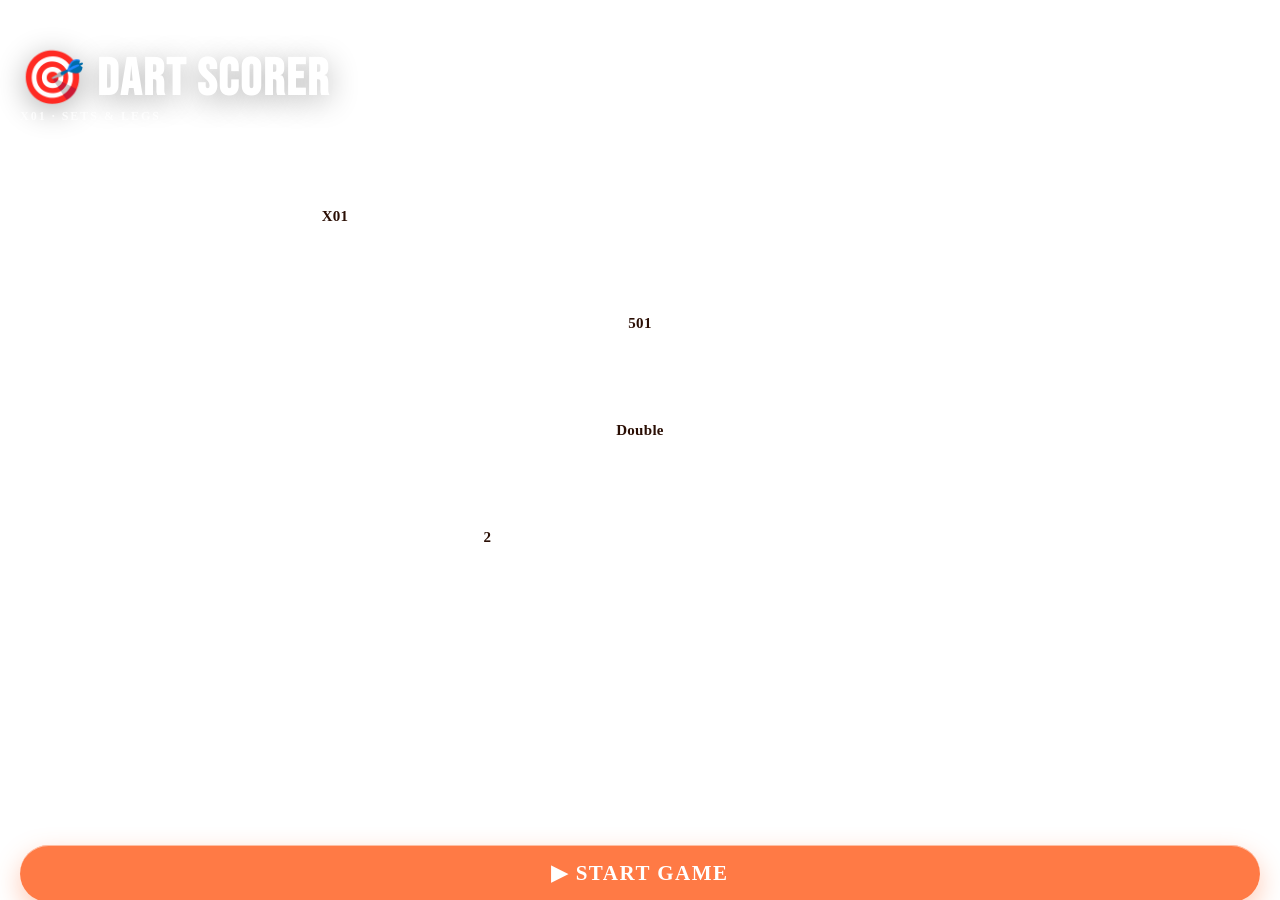
==== commit 02ff9ec5: "Darts: Liquid Glass, ember color field Co-Authored-By: Claude Opus 5.5 <noreply@anthropic.com>" ====
--- a/darts/index.html
+++ b/darts/index.html
@@ -7,21 +7,23 @@
 <meta name="mobile-web-app-capable" content="yes">
 <meta name="apple-mobile-web-app-status-bar-style" content="black-translucent">
 <meta name="apple-mobile-web-app-title" content="Darts">
-<meta name="theme-color" content="#0b0c14">
+<meta name="theme-color" content="#140806">
 <link rel="apple-touch-icon" href="apple-touch-icon.png">
 <title>Dart Scorer</title>
 <link rel="preconnect" href="https://fonts.googleapis.com">
 <link rel="preconnect" href="https://fonts.gstatic.com" crossorigin>
-<link href="https://fonts.googleapis.com/css2?family=Bebas+Neue&family=Rajdhani:wght@400;500;600;700&display=swap" rel="stylesheet">
+<link href="https://fonts.googleapis.com/css2?family=Bebas+Neue&display=swap" rel="stylesheet">
+<link rel="stylesheet" href="../shared/glass.css">
 <style>
 *{box-sizing:border-box;margin:0;padding:0;-webkit-tap-highlight-color:transparent}
-html,body{width:100%;height:100%;overflow:hidden;background:#0b0c14;color:#d4ccc4;font-family:'Rajdhani',sans-serif;-webkit-font-smoothing:antialiased}
-button{font-family:'Rajdhani',sans-serif;cursor:pointer;border:none;outline:none;user-select:none;-webkit-user-select:none;touch-action:manipulation}
-input{font-family:'Rajdhani',sans-serif;outline:none}
+html,body{width:100%;height:100%;overflow:hidden;background:transparent;color:#fff;font-family:var(--ui);-webkit-font-smoothing:antialiased}
+button{font-family:var(--ui);cursor:pointer;border:none;outline:none;user-select:none;-webkit-user-select:none;touch-action:manipulation}
+input{font-family:var(--ui);outline:none}
 :root{
-  --bg:#0b0c14;--bg2:#12131e;--bg3:#1a1c2a;--border:#252737;
-  --accent:#f05a28;--accent2:#e8a83a;--text:#d4ccc4;--text2:#8a8494;--text3:#5a5464;
-  --green:#27ae60;--red:#e74c3c;--white:#f0ece8;
+  --field-base:#140806;--field-1:#f76707;--field-2:#c92a2a;--field-3:#2b8a3e;--tint:#ff7a45;--on-tint:#fff;
+  --bg:#140806;--bg2:rgba(255,255,255,.08);--bg3:rgba(255,255,255,.16);--border:rgba(255,255,255,.16);
+  --accent:#ff7a45;--accent2:#ffd166;--text:#fff;--text2:rgba(255,255,255,.74);--text3:rgba(255,255,255,.5);
+  --green:#40c057;--red:#ff6b6b;--white:#fff;
 }
 .screen{display:none;flex-direction:column;width:100%;height:100%;overflow:hidden;position:absolute;top:0;left:0;padding:env(safe-area-inset-top) env(safe-area-inset-right) 0 env(safe-area-inset-left)}
 .screen.active{display:flex;animation:scr-in .32s cubic-bezier(.2,.8,.2,1) backwards}
@@ -195,11 +197,76 @@
 @media (prefers-reduced-motion:reduce){*,*::before,*::after{animation-duration:.01ms!important;transition-duration:.01ms!important}}
 .c-controls{flex-shrink:0;padding:6px 10px calc(8px + env(safe-area-inset-bottom))}
 
+
+/* ── LIQUID background:var(--glass-fill);-webkit-backdrop-filter:var(--glass-blur);backdrop-filter:var(--glass-blur);border:1px solid var(--glass-edge);box-shadow:var(--glass-shadow) (ember theme) ── */
+.setup-header{background:none;border-bottom:none;padding-top:10px}
+.setup-header h1{color:#fff;font-size:52px;letter-spacing:2px;text-shadow:0 6px 30px rgba(0,0,0,.3)}
+.setup-header p{color:var(--text2)}
+.setup-section{background:var(--glass-fill);-webkit-backdrop-filter:var(--glass-blur);backdrop-filter:var(--glass-blur);border:1px solid var(--glass-edge);box-shadow:var(--glass-shadow);border-radius:24px;padding:14px;margin-bottom:12px}
+.setup-label{color:var(--text2);font-size:11px}
+.btn-opt{background:var(--control);border:1px solid transparent;border-radius:14px;color:var(--text2);transition:background .25s,color .25s,transform .4s var(--spring)}
+.btn-opt.active{background:var(--control-on);border-color:transparent;color:#2b0f05}
+.player-row span{color:var(--text2)}
+.player-name-input{background:var(--control);border:1px solid var(--glass-edge);border-radius:14px;color:#fff}
+.player-name-input:focus{border-color:rgba(255,255,255,.6)}
+.num-input-group{background:var(--control);border:1px solid var(--glass-edge);border-radius:999px}
+.num-input-group button{color:#fff}
+.btn-start{background:var(--tint);border-radius:999px;box-shadow:inset 0 1px 0 rgba(255,255,255,.5),0 10px 26px rgba(255,122,69,.4);transition:transform .4s var(--spring)}
+.btn-start:active{background:var(--tint);transform:scale(.96);transition-duration:.1s}
+.btn-history{background:var(--glass-fill);-webkit-backdrop-filter:var(--glass-blur);backdrop-filter:var(--glass-blur);border:1px solid var(--glass-edge);box-shadow:var(--glass-shadow);border-radius:999px;color:#fff}
+.hub-link{background:var(--glass-fill);-webkit-backdrop-filter:var(--glass-blur);backdrop-filter:var(--glass-blur);border:1px solid var(--glass-edge);box-shadow:var(--glass-shadow);color:#fff;text-transform:none;letter-spacing:0;font-size:14px;font-weight:600;transition:transform .4s var(--spring)}
+.game-header,.hist-header{background:rgba(0,0,0,.15);-webkit-backdrop-filter:var(--glass-blur);backdrop-filter:var(--glass-blur);border-bottom:1px solid rgba(255,255,255,.1)}
+.game-match-info{color:var(--text2)}
+.btn-menu,.btn-back{background:var(--glass-fill);-webkit-backdrop-filter:var(--glass-blur);backdrop-filter:var(--glass-blur);border:1px solid var(--glass-edge);box-shadow:var(--glass-shadow);border-radius:50%;color:#fff}
+.scoreboard{background:var(--glass-fill);-webkit-backdrop-filter:var(--glass-blur);backdrop-filter:var(--glass-blur);border:1px solid var(--glass-edge);box-shadow:var(--glass-shadow);margin:10px 10px 0;border-radius:24px;overflow:hidden}
+.player-panel.is-active{background:rgba(255,255,255,.14)}
+.player-panel+.player-panel{border-left:1px solid rgba(255,255,255,.1)}
+.pp-name{color:var(--text2)}
+.is-active .pp-name{color:var(--accent2)}
+.pp-score,.is-active .pp-score{color:#fff}
+.dot,.pip{background:rgba(255,255,255,.18)}
+.dot.lit{background:var(--accent2)}
+.pip.lit{background:var(--accent)}
+.turn-display{background:none;border-bottom:none;padding:10px 14px 6px}
+.turn-label{color:var(--text2)}
+.dart-slot{background:var(--control);border:1px solid var(--glass-edge);border-radius:14px;color:var(--text3)}
+.dart-slot.filled{background:rgba(255,255,255,.24);border-color:rgba(255,255,255,.5);color:#fff}
+.turn-total{color:#fff}
+.keyboard{background:var(--glass-fill);-webkit-backdrop-filter:var(--glass-blur);backdrop-filter:var(--glass-blur);border-top:1px solid var(--glass-edge);border-radius:30px 30px 0 0;box-shadow:inset 0 1px 0 var(--glass-hi);padding-top:12px}
+.mult-btn{background:var(--control);border:1px solid transparent;border-radius:999px;color:var(--text2);transition:background .2s,color .2s,transform .4s var(--spring)}
+.mult-btn.active{background:var(--control-on);border-color:transparent;color:#2b0f05}
+.num-btn{background:rgba(255,255,255,.08);border:1px solid rgba(255,255,255,.1);border-radius:14px;color:#fff;font-size:19px;transition:background .15s,transform .35s var(--spring)}
+.num-btn:active{background:var(--accent);border-color:var(--accent);transform:scale(.9);transition-duration:.05s}
+.spc-btn{background:rgba(255,255,255,.08);border:1px solid rgba(255,255,255,.1);border-radius:14px;color:var(--text2)}
+.btn-undo{background:var(--control);border:1px solid var(--glass-edge);border-radius:999px;color:#fff}
+.btn-confirm{border-radius:999px;box-shadow:inset 0 1px 0 rgba(255,255,255,.4),0 8px 22px rgba(64,192,87,.35)}
+.btn-confirm:disabled{background:var(--control);color:var(--text3);box-shadow:none}
+.bust-banner{border-radius:30px;-webkit-backdrop-filter:var(--glass-blur);backdrop-filter:var(--glass-blur);box-shadow:inset 0 1px 0 rgba(255,255,255,.5),0 20px 60px rgba(0,0,0,.5)}
+.pg-header{background:none;border-bottom:none}
+.pg-winner{color:#fff;font-size:60px;text-shadow:0 6px 30px rgba(0,0,0,.3)}
+.stats-card,.hi-item{background:var(--glass-fill);-webkit-backdrop-filter:var(--glass-blur);backdrop-filter:var(--glass-blur);border:1px solid var(--glass-edge);box-shadow:var(--glass-shadow);border-radius:24px}
+.stats-card.winner{box-shadow:inset 0 0 0 1.5px var(--accent2),var(--glass-shadow)}
+.sg-item{background:rgba(255,255,255,.08);border-radius:14px}
+.sg-label,.hi-date,.hi-stats{color:var(--text2)}
+.btn-rematch{background:var(--tint);border-radius:999px;box-shadow:inset 0 1px 0 rgba(255,255,255,.5)}
+.btn-new{background:var(--glass-fill);-webkit-backdrop-filter:var(--glass-blur);backdrop-filter:var(--glass-blur);border:1px solid var(--glass-edge);box-shadow:var(--glass-shadow);border-radius:999px}
+.btn-clr{border-radius:999px;border-color:var(--glass-edge);color:var(--text2)}
+.modal-overlay{background:rgba(0,0,0,.45)}
+.modal-sheet{background:var(--glass-fill-strong);-webkit-backdrop-filter:blur(40px) saturate(180%);backdrop-filter:blur(40px) saturate(180%);border:1px solid var(--glass-edge);border-bottom:none;border-radius:30px 30px 0 0;box-shadow:inset 0 1px 0 var(--glass-hi);animation:sheet-in .6s var(--spring)}
+.modal-btn{background:var(--control);border:none;border-radius:16px;color:#fff}
+.modal-cancel{border-radius:999px;border-color:var(--glass-edge);color:var(--text2)}
+.c-board{background:var(--glass-fill);-webkit-backdrop-filter:var(--glass-blur);backdrop-filter:var(--glass-blur);border:1px solid var(--glass-edge);box-shadow:var(--glass-shadow);margin:10px;border-radius:24px}
+.c-num{background:rgba(255,255,255,.08);border:1px solid rgba(255,255,255,.1);border-radius:14px;color:#fff}
+.c-cell{background:rgba(255,255,255,.06);border-radius:14px}
+.c-cell.is-active,.c-head.is-active{background:rgba(255,255,255,.16)}
+.c-head .p,.c-head.is-active .p{color:#fff}
+.c-controls{background:var(--glass-fill);-webkit-backdrop-filter:var(--glass-blur);backdrop-filter:var(--glass-blur);border-top:1px solid var(--glass-edge);border-radius:30px 30px 0 0;padding-top:12px}
 @keyframes scoreAnim{from{opacity:0;transform:translateY(-10px)}to{opacity:1;transform:translateY(0)}}
 .score-anim{animation:scoreAnim .22s ease-out}
 </style>
 </head>
 <body>
+<div class="gs-field"></div>
 
 <!-- ══════════════════ SETUP ══════════════════ -->
 <div id="screen-setup" class="screen active">
@@ -646,7 +713,7 @@
   const sc=document.getElementById('sc'+G.cur);
   if(sc){
     const isBust=liveScore<0||(liveScore===1&&G.cfg.outRule!=='straight');
-    sc.textContent=isBust?p.score:liveScore;
+    GS.roll(sc,isBust?p.score:liveScore);
     sc.style.color=isBust?'var(--red)':'';
   }
 }
@@ -786,7 +853,7 @@
 
   // Animate score
   const sc=document.getElementById('sc'+G.cur);
-  if(sc){sc.style.color='';sc.textContent=p.score;sc.classList.remove('score-anim');void sc.offsetWidth;sc.classList.add('score-anim');}
+  if(sc){sc.style.color='';GS.roll(sc,p.score);}
   if(newScore===0) banner('GAME SHOT','var(--green)');
   else if(total===180) banner('180!','var(--accent2)');
 
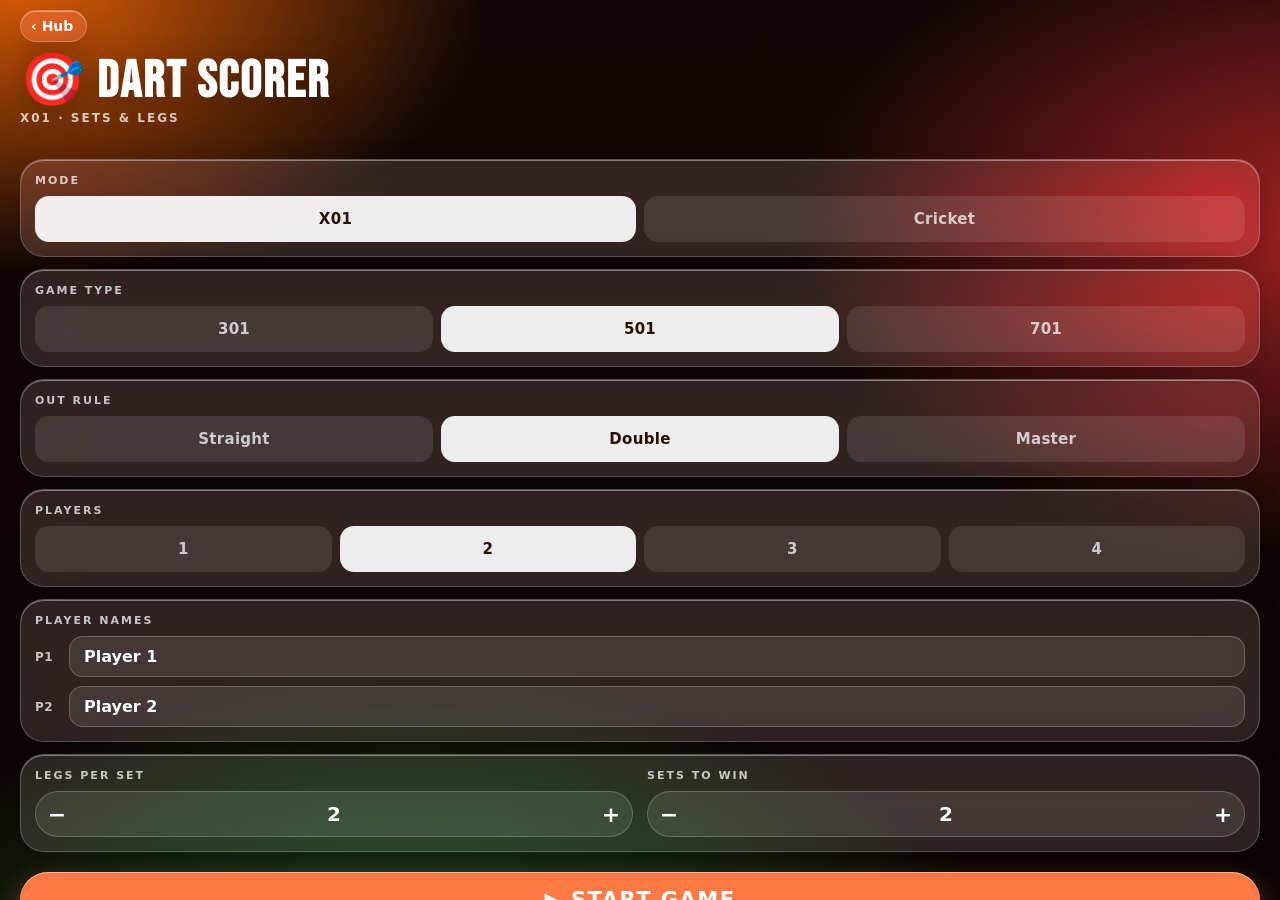
==== commit 234fe6fd: "Games: wire fluid motion, no-flash title fonts, tighter display type Co-Authored-By: Claude Opus 5.5" ====
--- a/darts/index.html
+++ b/darts/index.html
@@ -12,7 +12,7 @@
 <title>Dart Scorer</title>
 <link rel="preconnect" href="https://fonts.googleapis.com">
 <link rel="preconnect" href="https://fonts.gstatic.com" crossorigin>
-<link href="https://fonts.googleapis.com/css2?family=Bebas+Neue&display=swap" rel="stylesheet">
+<link href="https://fonts.googleapis.com/css2?family=Bebas+Neue&display=block" rel="stylesheet">
 <link rel="stylesheet" href="../shared/glass.css">
 <style>
 *{box-sizing:border-box;margin:0;padding:0;-webkit-tap-highlight-color:transparent}
@@ -260,6 +260,14 @@
 .c-cell{background:rgba(255,255,255,.06);border-radius:14px}
 .c-cell.is-active,.c-head.is-active{background:rgba(255,255,255,.16)}
 .c-head .p,.c-head.is-active .p{color:#fff}
+.scoreboard{position:relative}
+.player-panel{z-index:1}
+.player-panel.is-active{background:none}
+.player-panel.is-active::after{display:none}
+/* one highlight slides between players on each turn */
+.pp-glow{position:absolute;top:0;bottom:0;left:0;background:rgba(255,255,255,.14);box-shadow:inset 0 -3px 0 var(--accent);pointer-events:none}
+.pp-score{letter-spacing:.5px}
+@supports (view-transition-name:none){.screen.active{animation:none}}
 .c-controls{background:var(--glass-fill);-webkit-backdrop-filter:var(--glass-blur);backdrop-filter:var(--glass-blur);border-top:1px solid var(--glass-edge);border-radius:30px 30px 0 0;padding-top:12px}
 @keyframes scoreAnim{from{opacity:0;transform:translateY(-10px)}to{opacity:1;transform:translateY(0)}}
 .score-anim{animation:scoreAnim .22s ease-out}
@@ -669,7 +677,13 @@
       </div>`;
     sb.appendChild(d);
   });
-}
+  const g=document.createElement('i');g.className='pp-glow';
+  const n=G.players.length,to=`translateX(${G.cur*100}%)`;
+  g.style.width=(100/n)+'%';g.style.transform=to;sb.appendChild(g);
+  if(glowAt!==null&&glowAt!==G.cur&&glowN===n) g.animate([{transform:`translateX(${glowAt*100}%)`},{transform:to}],{duration:550,easing:GS.spring()});
+  glowAt=G.cur;glowN=n;
+}
+let glowAt=null,glowN=0;
 
 function makeDots(won,total,cls){
   let h='';
@@ -1026,7 +1040,7 @@
 function undoTurnAny(){cfg.mode==='cricket'?cUndoTurn():undoTurn();}
 
 function openMenu(){document.getElementById('modal').classList.add('open');}
-function closeModal(){document.getElementById('modal').classList.remove('open');}
+function closeModal(){GS.closeSheet(document.getElementById('modal'));}
 function closeMenuOut(e){if(e.target===document.getElementById('modal')) closeModal();}
 function abandonGame(){closeModal();if(confirm('Abandon current game?')) showScreen('setup');}
 
@@ -1035,8 +1049,9 @@
 // ─────────────────────────────────────────────────────────────────
 let curScreen='setup';
 function showScreen(name){
-  document.querySelectorAll('.screen').forEach(s=>s.classList.remove('active'));
-  document.getElementById('screen-'+name).classList.add('active');
+  const screens=[...document.querySelectorAll('.screen')],next=document.getElementById('screen-'+name);
+  const to=screens.indexOf(next),from=screens.findIndex(s=>s.classList.contains('active'));
+  GS.transition(()=>{screens.forEach(s=>s.classList.remove('active'));next.classList.add('active');GS.shiftField(to);},to<from);
   if(name==='history') renderHistory();
   curScreen=name; persist();
 }
@@ -1192,6 +1207,7 @@
 // ─────────────────────────────────────────────────────────────────
 initSetup();
 resume();
+GS.sheet(document.getElementById('modal'));
 </script>
 </body>
 </html>
--- a/shared/glass.css
+++ b/shared/glass.css
@@ -0,0 +1,84 @@
+/* ============================================================
+   GameScorer — Liquid Glass material
+   Linked by every page (hub + games), before the page's own
+   <style>. Gives the moving color field, the glass surface
+   tokens, spring easings and the rolling-digit helper style.
+
+   Each page themes it on :root:
+     --field-base             dark ground color
+     --field-1/2/3            the three glows of the color field
+     --tint / --on-tint       accent fill and the text on it
+   and adds <div class="gs-field"></div> as the first body child.
+
+   Rule of thumb: blur only big surfaces (cards, bars, sheets).
+   Small controls inside them use plain translucent fills, so
+   glass never stacks on glass.
+   ============================================================ */
+
+:root {
+  --ui: ui-rounded, 'SF Pro Rounded', -apple-system, BlinkMacSystemFont, system-ui, 'Segoe UI', sans-serif;
+  --ink: #fff;
+  --ink-2: rgba(255,255,255,0.74);
+  --ink-3: rgba(255,255,255,0.5);
+  --glass-fill: rgba(255,255,255,0.12);
+  --glass-fill-strong: rgba(255,255,255,0.22);
+  --glass-edge: rgba(255,255,255,0.22);
+  --glass-hi: rgba(255,255,255,0.4);
+  --glass-blur: blur(24px) saturate(170%);
+  --glass-shadow: inset 0 1px 0 var(--glass-hi), 0 10px 30px rgba(0,0,0,0.18);
+  --control: rgba(255,255,255,0.1);
+  --control-on: rgba(255,255,255,0.92);
+  --positive: #69db7c;
+  --negative: #ff8787;
+  --spring: cubic-bezier(0.2, 0.9, 0.3, 1.15);
+  --bounce: cubic-bezier(0.3, 1.6, 0.5, 1);
+}
+@supports (transition-timing-function: linear(0, 1)) {
+  :root {
+    /* critically-damped-ish spring, and a bouncier one for celebratory pops */
+    --spring: linear(0, 0.006, 0.025 2.8%, 0.101 6.1%, 0.539 18.9%, 0.721 25.3%, 0.849 31.5%, 0.937 38.1%, 0.968 41.8%, 0.991 45.7%, 1.006 50.1%, 1.015 55%, 1.017 63.9%, 1.001 85.9%, 1);
+    --bounce: linear(0, 0.2 6%, 0.65 14%, 1.08 25%, 1.16 31%, 1.1 38%, 0.98 50%, 0.97 58%, 1.005 75%, 1);
+  }
+}
+
+html { background: var(--field-base, #111); color-scheme: dark; }
+
+/* ── COLOR FIELD ── */
+.gs-field { position: fixed; inset: 0; z-index: -1; overflow: hidden; pointer-events: none; background: var(--field-base); }
+.gs-field::before {
+  content: '';
+  position: absolute;
+  inset: -25%;
+  background:
+    radial-gradient(34% 30% at 18% 16%, var(--field-1), transparent 70%),
+    radial-gradient(40% 34% at 86% 34%, var(--field-2), transparent 70%),
+    radial-gradient(48% 42% at 38% 96%, var(--field-3), transparent 70%);
+  animation: field-drift 22s ease-in-out infinite alternate;
+}
+/* scrim keeps white text legible over the brightest glows */
+.gs-field::after { content: ''; position: absolute; inset: 0; background: linear-gradient(180deg, rgba(0,0,0,0.12), rgba(0,0,0,0.38)); }
+@keyframes field-drift { to { transform: translate(-6%, 4%) rotate(9deg) scale(1.08); } }
+
+/* ── MATERIAL ── */
+.glass {
+  background: var(--glass-fill);
+  -webkit-backdrop-filter: var(--glass-blur);
+  backdrop-filter: var(--glass-blur);
+  border: 1px solid var(--glass-edge);
+  box-shadow: var(--glass-shadow);
+}
+
+/* GS.roll(el, value) — digits roll instead of snapping */
+.roll { display: inline-grid; overflow: hidden; vertical-align: bottom; }
+.roll > span { grid-area: 1 / 1; }
+
+@media (prefers-reduced-transparency: reduce) {
+  :root { --glass-fill: rgba(28,28,36,0.94); --glass-fill-strong: rgba(48,48,60,0.96); --glass-blur: none; }
+  .gs-field::before { animation: none; }
+}
+@media (prefers-contrast: more) {
+  :root { --glass-fill: rgba(20,20,26,0.92); --glass-edge: rgba(255,255,255,0.7); --ink-2: #fff; --ink-3: rgba(255,255,255,0.85); }
+}
+@media (prefers-reduced-motion: reduce) {
+  .gs-field::before { animation: none; }
+}
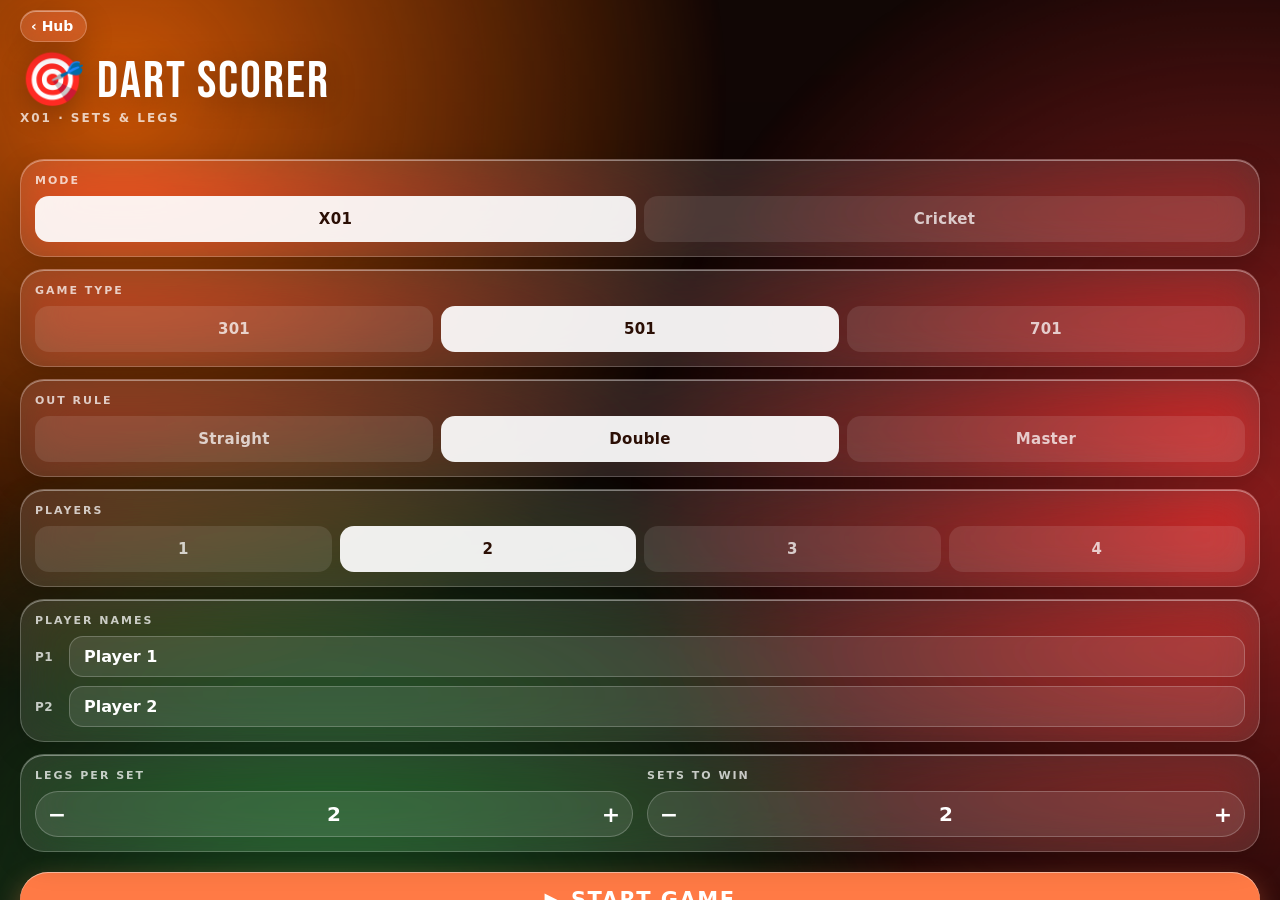
==== commit 4bff301b: "Glass: animated three-blob color field Co-Authored-By: Claude Opus 5.5 <noreply@anthropic.com>" ====
--- a/darts/index.html
+++ b/darts/index.html
@@ -274,7 +274,7 @@
 </style>
 </head>
 <body>
-<div class="gs-field"></div>
+<div class="gs-field"><i></i><i></i><i></i></div>
 
 <!-- ══════════════════ SETUP ══════════════════ -->
 <div id="screen-setup" class="screen active">
--- a/shared/glass.css
+++ b/shared/glass.css
@@ -8,7 +8,7 @@
      --field-base             dark ground color
      --field-1/2/3            the three glows of the color field
      --tint / --on-tint       accent fill and the text on it
-   and adds <div class="gs-field"></div> as the first body child.
+   and adds <div class="gs-field"><i></i><i></i><i></i></div> as the first body child.
 
    Rule of thumb: blur only big surfaces (cards, bars, sheets).
    Small controls inside them use plain translucent fills, so
@@ -41,23 +41,65 @@
   }
 }
 
-html { background: var(--field-base, #111); color-scheme: dark; }
+html {
+  background: var(--field-base, #111);
+  color-scheme: dark;
+  font-synthesis: none;            /* never fake a bold or italic the font doesn't ship */
+  text-rendering: optimizeLegibility;
+  -webkit-font-smoothing: antialiased;
+}
+h1, h2, h3 { text-wrap: balance; }
 
-/* ── COLOR FIELD ── */
-.gs-field { position: fixed; inset: 0; z-index: -1; overflow: hidden; pointer-events: none; background: var(--field-base); }
-.gs-field::before {
-  content: '';
+/* ── COLOR FIELD ──
+   Three glows (<i> children of .gs-field) drift on their own slow loops.
+   Durations don't share a rhythm (26 / 33 / 41 s) so the field never
+   visibly repeats. Only `transform` animates, so it stays on the GPU.
+   On a screen change GS.shiftField moves all three via `translate`
+   (independent of the drift) to a new spot. */
+.gs-field { position: fixed; inset: 0; z-index: -1; overflow: hidden; pointer-events: none; background: var(--field-base); view-transition-name: gs-field; }
+.gs-field i {
   position: absolute;
-  inset: -25%;
-  background:
-    radial-gradient(34% 30% at 18% 16%, var(--field-1), transparent 70%),
-    radial-gradient(40% 34% at 86% 34%, var(--field-2), transparent 70%),
-    radial-gradient(48% 42% at 38% 96%, var(--field-3), transparent 70%);
-  animation: field-drift 22s ease-in-out infinite alternate;
+  width: 95vmax;
+  height: 95vmax;
+  border-radius: 50%;
+  background: radial-gradient(closest-side, var(--c), transparent);
+  opacity: 0.95;
+  will-change: transform;
+  translate: var(--fx, 0%) var(--fy, 0%);
+  transition: translate 1.8s cubic-bezier(0.2, 0.8, 0.2, 1);
+  animation: field-in 1.6s cubic-bezier(0.2, 0.8, 0.2, 1) backwards, var(--drift) ease-in-out infinite alternate;
 }
+.gs-field i:nth-child(1) { --c: var(--field-1); left: -38vmax; top: -40vmax; --drift: drift-1 26s; }
+.gs-field i:nth-child(2) { --c: var(--field-2); right: -44vmax; top: -8vmax; --drift: drift-2 33s; }
+.gs-field i:nth-child(3) { --c: var(--field-3); left: -22vmax; bottom: -55vmax; --drift: drift-3 41s; }
+@keyframes drift-1 { 50% { transform: translate(18vmax, 14vmax) scale(1.12); } 100% { transform: translate(6vmax, 26vmax) scale(0.94); } }
+@keyframes drift-2 { 50% { transform: translate(-20vmax, 18vmax) scale(0.9); } 100% { transform: translate(-8vmax, -6vmax) scale(1.1); } }
+@keyframes drift-3 { 50% { transform: translate(16vmax, -18vmax) scale(1.15); } 100% { transform: translate(28vmax, -6vmax) scale(0.95); } }
+@keyframes field-in { from { opacity: 0; } }
 /* scrim keeps white text legible over the brightest glows */
 .gs-field::after { content: ''; position: absolute; inset: 0; background: linear-gradient(180deg, rgba(0,0,0,0.12), rgba(0,0,0,0.38)); }
-@keyframes field-drift { to { transform: translate(-6%, 4%) rotate(9deg) scale(1.08); } }
+
+/* ── PAGE + SCREEN TRANSITIONS ──
+   View Transitions (iOS 18+). Page loads cross-fade with a slight zoom while
+   the color field melts from one theme to the next; in-page screens push
+   forward / pop back (GS.transition sets data-nav). Unsupported browsers
+   just swap instantly. */
+@view-transition { navigation: auto; }
+::view-transition-group(gs-field) { animation-duration: 0.8s; }
+::view-transition-old(root) { animation: 0.26s ease-in both vt-out; }
+::view-transition-new(root) { animation: 0.55s var(--spring) both vt-in; }
+html[data-nav="forward"]::view-transition-old(root) { animation: 0.34s cubic-bezier(0.4, 0, 0.2, 1) both vt-push-out; }
+html[data-nav="forward"]::view-transition-new(root) { animation: 0.6s var(--spring) both vt-push-in; }
+html[data-nav="back"]::view-transition-old(root) { animation: 0.34s cubic-bezier(0.4, 0, 0.2, 1) both vt-pop-out; }
+html[data-nav="back"]::view-transition-new(root) { animation: 0.6s var(--spring) both vt-pop-in; }
+@keyframes vt-out { to { opacity: 0; transform: scale(0.96); } }
+@keyframes vt-in { from { opacity: 0; transform: scale(1.04); } }
+@keyframes vt-push-out { to { opacity: 0; transform: translateX(-14%); } }
+@keyframes vt-push-in { from { opacity: 0; transform: translateX(30%); } }
+@keyframes vt-pop-out { to { opacity: 0; transform: translateX(14%); } }
+@keyframes vt-pop-in { from { opacity: 0; transform: translateX(-30%); } }
+/* with view transitions, screens don't also run their own entrance */
+@supports (view-transition-name: none) { .screen.active { animation: none; } }
 
 /* ── MATERIAL ── */
 .glass {
@@ -72,13 +114,32 @@
 .roll { display: inline-grid; overflow: hidden; vertical-align: bottom; }
 .roll > span { grid-area: 1 / 1; }
 
+/* Line icons from shared/icons.svg (GS.icon) */
+svg.i { width: 1.25em; height: 1.25em; flex-shrink: 0; vertical-align: -0.25em; fill: none; stroke: currentColor; stroke-width: 1.75; stroke-linecap: round; stroke-linejoin: round; overflow: visible; }
+
+/* Segmented control thumb (GS.seg) */
+.seg { position: relative; }
+.seg > button { position: relative; z-index: 1; }
+.seg-thumb {
+  position: absolute; top: 3px; bottom: 3px; left: 0;
+  border-radius: 11px;
+  background: var(--control-on);
+  box-shadow: 0 3px 10px rgba(0,0,0,0.22), inset 0 1px 0 rgba(255,255,255,0.8);
+  pointer-events: none;
+  transition: transform 0.5s var(--spring), width 0.5s var(--spring), background 0.25s, opacity 0.2s;
+}
+.seg-thumb.tie { background: rgba(255,255,255,0.4); }
+
+/* Buttons never select text or pop the iOS callout on long press */
+button, .btn, a { -webkit-user-select: none; user-select: none; -webkit-touch-callout: none; }
+
 @media (prefers-reduced-transparency: reduce) {
   :root { --glass-fill: rgba(28,28,36,0.94); --glass-fill-strong: rgba(48,48,60,0.96); --glass-blur: none; }
-  .gs-field::before { animation: none; }
 }
 @media (prefers-contrast: more) {
   :root { --glass-fill: rgba(20,20,26,0.92); --glass-edge: rgba(255,255,255,0.7); --ink-2: #fff; --ink-3: rgba(255,255,255,0.85); }
 }
 @media (prefers-reduced-motion: reduce) {
-  .gs-field::before { animation: none; }
+  .gs-field i { animation: none; transition: none; }
+  ::view-transition-group(*), ::view-transition-old(*), ::view-transition-new(*) { animation: none !important; }
 }
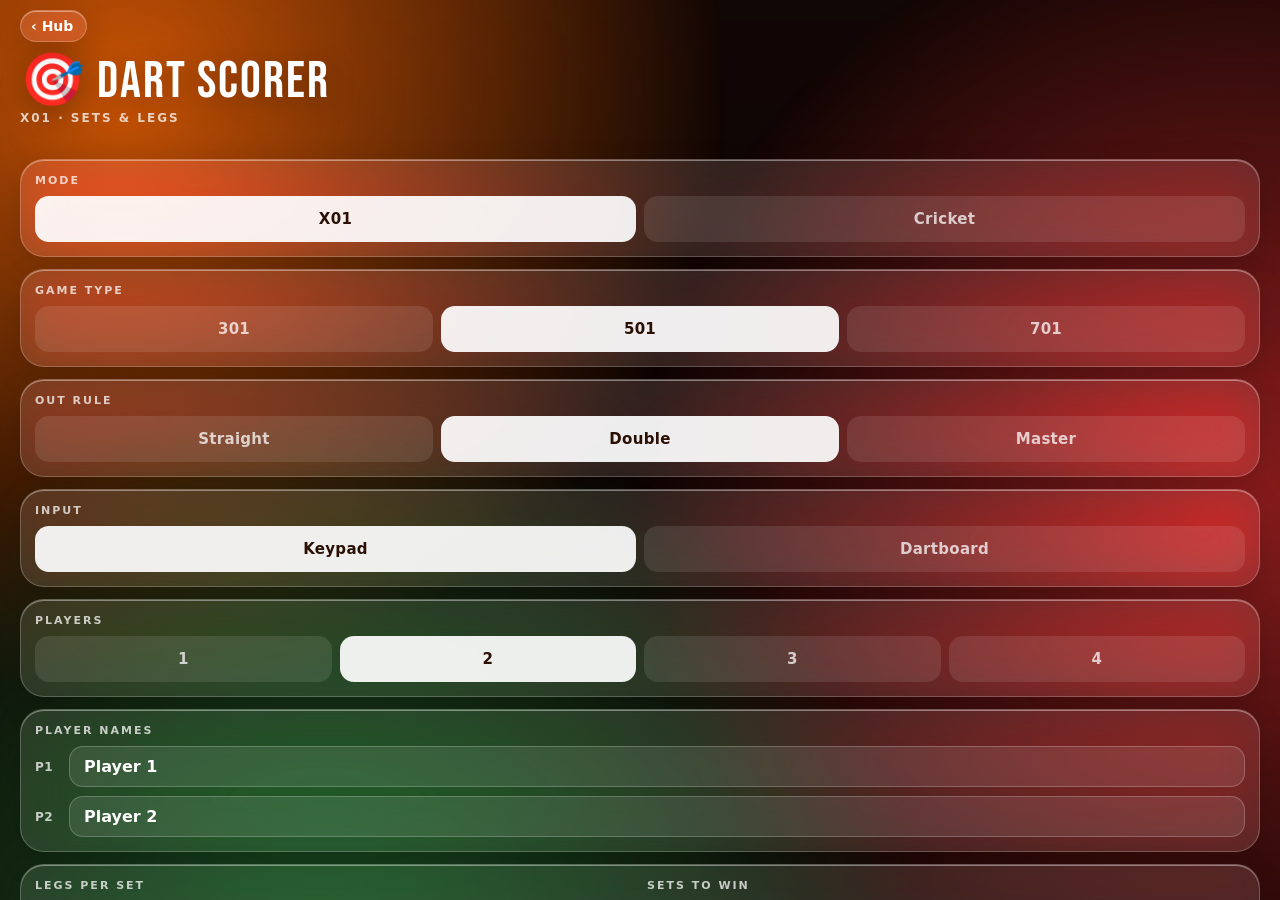
==== commit 8d6e29d2: "Darts: optional tap-dartboard input, haptics on bust/180/game shot Co-Authored-By: Claude Opus 5.5 <" ====
--- a/darts/index.html
+++ b/darts/index.html
@@ -268,6 +268,18 @@
 .pp-glow{position:absolute;top:0;bottom:0;left:0;background:rgba(255,255,255,.14);box-shadow:inset 0 -3px 0 var(--accent);pointer-events:none}
 .pp-score{letter-spacing:.5px}
 @supports (view-transition-name:none){.screen.active{animation:none}}
+/* tap dartboard */
+.board-wrap{display:none;flex:1;min-height:0;align-items:center;justify-content:center;padding:2px 0 6px}
+.board-mode .mult-row,.board-mode .num-grid{display:none}
+.board-mode .board-wrap{display:flex}
+.board-wrap svg{height:100%;max-width:100%;aspect-ratio:1;display:block;touch-action:manipulation;-webkit-user-select:none;user-select:none}
+.board-wrap [data-n]{stroke:rgba(0,0,0,.45);stroke-width:.5;cursor:pointer}
+.board-wrap [data-n]:active{opacity:.6}
+.bd-dk{fill:#221d1c}.bd-lt{fill:#ecdcb8}.bd-rd{fill:#e03131}.bd-gr{fill:#2f9e44}
+.bd-frame{fill:rgba(0,0,0,.55);stroke:rgba(255,255,255,.2);stroke-width:.6}
+.bd-num{fill:#fff;font-family:'Bebas Neue',Impact,sans-serif;font-size:11px;text-anchor:middle;dominant-baseline:central;pointer-events:none}
+.bd-hit{animation:bd-hit .4s ease-out}
+@keyframes bd-hit{from{opacity:.3}}
 .c-controls{background:var(--glass-fill);-webkit-backdrop-filter:var(--glass-blur);backdrop-filter:var(--glass-blur);border-top:1px solid var(--glass-edge);border-radius:30px 30px 0 0;padding-top:12px}
 @keyframes scoreAnim{from{opacity:0;transform:translateY(-10px)}to{opacity:1;transform:translateY(0)}}
 .score-anim{animation:scoreAnim .22s ease-out}
@@ -305,6 +317,13 @@
         <button class="btn-opt" data-val="straight">Straight</button>
         <button class="btn-opt active" data-val="double">Double</button>
         <button class="btn-opt" data-val="master">Master</button>
+      </div>
+    </div>
+    <div class="setup-section x01-only">
+      <div class="setup-label">Input</div>
+      <div class="btn-group" id="grp-input">
+        <button class="btn-opt active" data-val="keypad">Keypad</button>
+        <button class="btn-opt" data-val="board">Dartboard</button>
       </div>
     </div>
     <div class="setup-section">
@@ -371,6 +390,7 @@
       <button class="mult-btn" id="mT" onclick="setMult(3)">TRIPLE</button>
     </div>
     <div class="num-grid" id="num-grid"></div>
+    <div class="board-wrap" id="board-wrap" onclick="boardTap(event)"></div>
     <div class="specials-row">
       <button class="spc-btn" onclick="enterDart(25,1)">BULL<small>25</small></button>
       <button class="spc-btn" onclick="enterDart(25,2)">D-BULL<small>50</small></button>
@@ -551,7 +571,7 @@
 //  SETTINGS STATE
 // ─────────────────────────────────────────────────────────────────
 const cfg={
-  mode:'x01', startScore:501, outRule:'double', legsToWin:2, setsToWin:2, numPlayers:2,
+  mode:'x01', startScore:501, outRule:'double', legsToWin:2, setsToWin:2, numPlayers:2, input:'keypad',
   names:['Player 1','Player 2','Player 3','Player 4']
 };
 let G=null; // game state
@@ -565,6 +585,7 @@
   mkBtnGroup('grp-mode',setMode);
   mkBtnGroup('grp-type',v=>{cfg.startScore=+v;});
   mkBtnGroup('grp-out',v=>{cfg.outRule=v;});
+  mkBtnGroup('grp-input',v=>{cfg.input=v;});
   mkBtnGroup('grp-players',v=>{cfg.numPlayers=+v;renderNames();});
   renderNames();
 }
@@ -638,6 +659,7 @@
 //  GAME RENDER
 // ─────────────────────────────────────────────────────────────────
 function buildNumGrid(){
+  buildBoard();
   const g=document.getElementById('num-grid');
   if(g.children.length) return;
   for(let n=1;n<=20;n++){
@@ -649,6 +671,7 @@
 }
 
 function renderGame(){
+  document.getElementById('screen-game').classList.toggle('board-mode',G.cfg.input==='board');
   buildScoreboard();
   updateMatchInfo();
   updateTurnLabel();
@@ -868,8 +891,8 @@
   // Animate score
   const sc=document.getElementById('sc'+G.cur);
   if(sc){sc.style.color='';GS.roll(sc,p.score);}
-  if(newScore===0) banner('GAME SHOT','var(--green)');
-  else if(total===180) banner('180!','var(--accent2)');
+  if(newScore===0){banner('GAME SHOT','var(--green)');GS.haptic(2);}
+  else if(total===180){banner('180!','var(--accent2)');GS.haptic(3);}
 
   if(newScore===0){
     p.coSuccesses++;
@@ -891,7 +914,40 @@
 // ─────────────────────────────────────────────────────────────────
 //  BUST ANIMATION
 // ─────────────────────────────────────────────────────────────────
-function showBust(){banner('BUST!','var(--red)');}
+function showBust(){banner('BUST!','var(--red)');GS.haptic(3);}
+
+// ─────────────────────────────────────────────────────────────────
+//  TAP DARTBOARD (optional X01 input)
+//  Not to scale: treble and double rings are widened so they're easy to hit.
+// ─────────────────────────────────────────────────────────────────
+const BOARD_ORDER=[20,1,18,4,13,6,10,15,2,17,3,19,7,16,8,11,14,9,12,5];
+function buildBoard(){
+  const w=document.getElementById('board-wrap');
+  if(w.firstChild) return;
+  const R={bull:7,outer:15,tIn:50,tOut:63,dIn:80,dOut:95,num:104};
+  const pt=(r,a)=>[(r*Math.sin(a)).toFixed(2),(-r*Math.cos(a)).toFixed(2)];
+  const ring=(r1,r2,a1,a2)=>{
+    const [x1,y1]=pt(r2,a1),[x2,y2]=pt(r2,a2),[x3,y3]=pt(r1,a2),[x4,y4]=pt(r1,a1);
+    return `M${x1} ${y1}A${r2} ${r2} 0 0 1 ${x2} ${y2}L${x3} ${y3}A${r1} ${r1} 0 0 0 ${x4} ${y4}Z`;
+  };
+  let h='<svg viewBox="-112 -112 224 224" role="img" aria-label="Dartboard"><circle class="bd-frame" r="111"/>';
+  BOARD_ORDER.forEach((n,i)=>{
+    const a1=(i-.5)*Math.PI/10,a2=(i+.5)*Math.PI/10,single=i%2?'lt':'dk',rings=i%2?'gr':'rd';
+    const seg=(m,c,r1,r2)=>`<path class="bd-${c}" data-n="${n}" data-m="${m}" d="${ring(r1,r2,a1,a2)}"/>`;
+    h+=seg(1,single,R.outer,R.tIn)+seg(3,rings,R.tIn,R.tOut)+seg(1,single,R.tOut,R.dIn)+seg(2,rings,R.dIn,R.dOut);
+    const [x,y]=pt(R.num,i*Math.PI/10);
+    h+=`<text class="bd-num" x="${x}" y="${y}">${n}</text>`;
+  });
+  h+=`<circle class="bd-gr" data-n="25" data-m="1" r="${R.outer}"/><circle class="bd-rd" data-n="25" data-m="2" r="${R.bull}"/></svg>`;
+  w.innerHTML=h;
+}
+function boardTap(e){
+  const t=e.target.closest('[data-n]');
+  if(!t) return;
+  t.classList.remove('bd-hit');t.getBoundingClientRect();t.classList.add('bd-hit');
+  GS._tick();
+  enterDart(+t.dataset.n,+t.dataset.m);
+}
 function banner(text,bg){
   const b=document.getElementById('bust-banner');
   b.textContent=text; b.style.background=bg;
@@ -1062,7 +1118,7 @@
   const s=GS.load('darts-game');
   if(!s||!(s.screen==='game'&&s.G||s.screen==='cricket'&&s.C)) return;
   Object.assign(cfg,s.cfg); G=s.G; C=s.C;
-  [['grp-mode',cfg.mode],['grp-type',cfg.startScore],['grp-out',cfg.outRule],['grp-players',cfg.numPlayers]].forEach(([id,v])=>
+  [['grp-mode',cfg.mode],['grp-type',cfg.startScore],['grp-out',cfg.outRule],['grp-input',cfg.input||'keypad'],['grp-players',cfg.numPlayers]].forEach(([id,v])=>
     document.querySelectorAll('#'+id+' .btn-opt').forEach(b=>b.classList.toggle('active',b.dataset.val==String(v))));
   document.getElementById('legs-val').textContent=cfg.legsToWin;
   document.getElementById('sets-val').textContent=cfg.setsToWin;
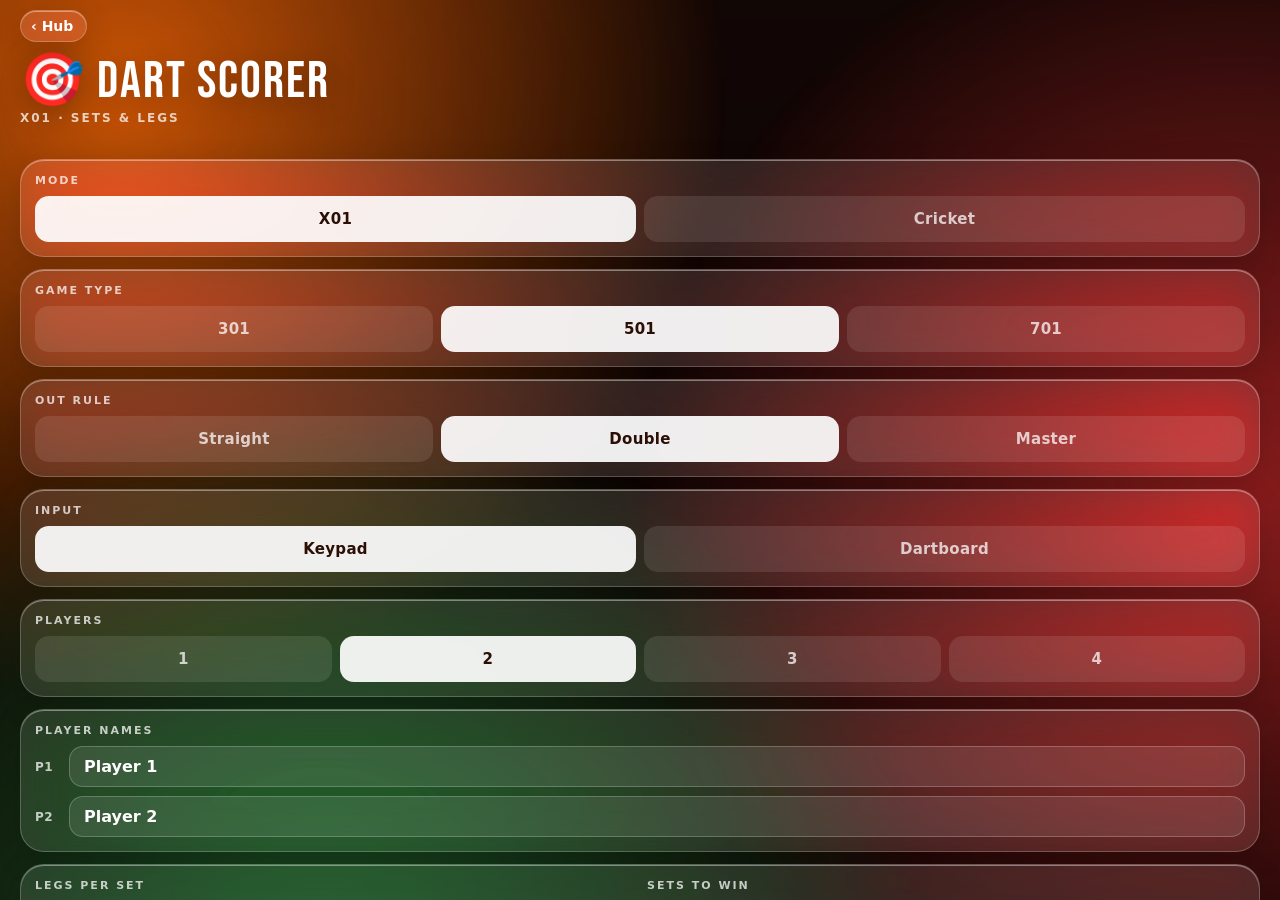
==== commit fc45f3cb: "Scopa, Skull King, Darts: French and English Co-Authored-By: Claude Opus 5.5 <noreply@anthropic.com>" ====
--- a/darts/index.html
+++ b/darts/index.html
@@ -2,6 +2,7 @@
 <html lang="en">
 <head>
 <meta charset="UTF-8">
+<script>/* language picked on the hub; default from the phone */try{document.documentElement.lang=localStorage.getItem('gs-lang')||(/^fr/i.test(navigator.language)?'fr':'en')}catch(e){document.documentElement.lang='en'}</script>
 <meta name="viewport" content="width=device-width, initial-scale=1, viewport-fit=cover">
 <meta name="apple-mobile-web-app-capable" content="yes">
 <meta name="mobile-web-app-capable" content="yes">
@@ -269,7 +270,7 @@
 .pp-score{letter-spacing:.5px}
 @supports (view-transition-name:none){.screen.active{animation:none}}
 /* tap dartboard */
-.board-wrap{display:none;flex:1;min-height:0;align-items:center;justify-content:center;padding:2px 0 6px}
+.board-wrap{position:relative;display:none;flex:1;min-height:0;align-items:center;justify-content:center;padding:2px 0 6px}
 .board-mode .mult-row,.board-mode .num-grid{display:none}
 .board-mode .board-wrap{display:flex}
 .board-wrap svg{height:100%;max-width:100%;aspect-ratio:1;display:block;touch-action:manipulation;-webkit-user-select:none;user-select:none}
@@ -292,8 +293,8 @@
 <div id="screen-setup" class="screen active">
   <div class="setup-header">
     <a href="../index.html" class="hub-link">‹ Hub</a>
-    <h1>🎯 DART SCORER</h1>
-    <p id="setup-sub">X01 · Sets &amp; Legs</p>
+    <h1>🎯 <span data-l="fr">FLÉCHETTES</span><span data-l="en">DART SCORER</span></h1>
+    <p id="setup-sub"></p>
   </div>
   <div class="setup-body">
     <div class="setup-section">
@@ -304,7 +305,7 @@
       </div>
     </div>
     <div class="setup-section x01-only">
-      <div class="setup-label">Game Type</div>
+      <div class="setup-label"><span data-l="fr">Partie</span><span data-l="en">Game Type</span></div>
       <div class="btn-group" id="grp-type">
         <button class="btn-opt" data-val="301">301</button>
         <button class="btn-opt active" data-val="501">501</button>
@@ -312,22 +313,22 @@
       </div>
     </div>
     <div class="setup-section x01-only">
-      <div class="setup-label">Out Rule</div>
+      <div class="setup-label"><span data-l="fr">Sortie</span><span data-l="en">Out Rule</span></div>
       <div class="btn-group" id="grp-out">
-        <button class="btn-opt" data-val="straight">Straight</button>
+        <button class="btn-opt" data-val="straight"><span data-l="fr">Simple</span><span data-l="en">Straight</span></button>
         <button class="btn-opt active" data-val="double">Double</button>
         <button class="btn-opt" data-val="master">Master</button>
       </div>
     </div>
     <div class="setup-section x01-only">
-      <div class="setup-label">Input</div>
+      <div class="setup-label"><span data-l="fr">Saisie</span><span data-l="en">Input</span></div>
       <div class="btn-group" id="grp-input">
-        <button class="btn-opt active" data-val="keypad">Keypad</button>
-        <button class="btn-opt" data-val="board">Dartboard</button>
+        <button class="btn-opt active" data-val="keypad"><span data-l="fr">Clavier</span><span data-l="en">Keypad</span></button>
+        <button class="btn-opt" data-val="board"><span data-l="fr">Cible</span><span data-l="en">Dartboard</span></button>
       </div>
     </div>
     <div class="setup-section">
-      <div class="setup-label">Players</div>
+      <div class="setup-label"><span data-l="fr">Joueurs</span><span data-l="en">Players</span></div>
       <div class="btn-group" id="grp-players">
         <button class="btn-opt" data-val="1">1</button>
         <button class="btn-opt active" data-val="2">2</button>
@@ -336,12 +337,12 @@
       </div>
     </div>
     <div class="setup-section">
-      <div class="setup-label">Player Names</div>
+      <div class="setup-label"><span data-l="fr">Noms des joueurs</span><span data-l="en">Player Names</span></div>
       <div class="player-inputs" id="player-inputs"></div>
     </div>
     <div class="setup-section setup-row-2 x01-only">
       <div>
-        <div class="setup-label">Legs per Set</div>
+        <div class="setup-label"><span data-l="fr">Legs par set</span><span data-l="en">Legs per Set</span></div>
         <div class="num-input-group">
           <button onclick="adj('legs',-1)">−</button>
           <span class="nig-val" id="legs-val">2</span>
@@ -349,7 +350,7 @@
         </div>
       </div>
       <div>
-        <div class="setup-label">Sets to Win</div>
+        <div class="setup-label"><span data-l="fr">Sets gagnants</span><span data-l="en">Sets to Win</span></div>
         <div class="num-input-group">
           <button onclick="adj('sets',-1)">−</button>
           <span class="nig-val" id="sets-val">2</span>
@@ -357,8 +358,8 @@
         </div>
       </div>
     </div>
-    <button class="btn-start" onclick="startGame()">▶ START GAME</button>
-    <button class="btn-history" onclick="showScreen('history')">📋 Match History</button>
+    <button class="btn-start" onclick="startGame()">▶ <span data-l="fr">LANCER LA PARTIE</span><span data-l="en">START GAME</span></button>
+    <button class="btn-history" onclick="showScreen('history')">📋 <span data-l="fr">Historique des matchs</span><span data-l="en">Match History</span></button>
   </div>
 </div>
 
@@ -370,7 +371,7 @@
   </div>
   <div class="scoreboard" id="scoreboard"></div>
   <div class="turn-display">
-    <div class="turn-label" id="turn-label">► <b></b>'S TURN</div>
+    <div class="turn-label" id="turn-label"></div>
     <div class="dart-row">
       <div class="dart-slots">
         <div class="dart-slot" id="ds0">–</div>
@@ -385,7 +386,7 @@
   </div>
   <div class="keyboard">
     <div class="mult-row">
-      <button class="mult-btn active" id="mS" onclick="setMult(1)">SINGLE</button>
+      <button class="mult-btn active" id="mS" onclick="setMult(1)"><span data-l="fr">SIMPLE</span><span data-l="en">SINGLE</span></button>
       <button class="mult-btn" id="mD" onclick="setMult(2)">DOUBLE</button>
       <button class="mult-btn" id="mT" onclick="setMult(3)">TRIPLE</button>
     </div>
@@ -397,8 +398,8 @@
       <button class="spc-btn miss" onclick="enterDart(0,1)">MISS<small>0</small></button>
     </div>
     <div class="actions-row">
-      <button class="btn-undo" onclick="undoDart()">← UNDO</button>
-      <button class="btn-confirm" id="btn-confirm" onclick="confirmTurn()" disabled>CONFIRM ✓</button>
+      <button class="btn-undo" onclick="undoDart()">← <span data-l="fr">ANNULER</span><span data-l="en">UNDO</span></button>
+      <button class="btn-confirm" id="btn-confirm" onclick="confirmTurn()" disabled><span data-l="fr">VALIDER</span><span data-l="en">CONFIRM</span> ✓</button>
     </div>
   </div>
   <div class="bust-banner" id="bust-banner">BUST!</div>
@@ -407,7 +408,7 @@
 <!-- ══════════════════ CRICKET ══════════════════ -->
 <div id="screen-cricket" class="screen">
   <div class="game-header">
-    <div class="game-match-info" id="c-info">CRICKET · ROUND <b>1</b></div>
+    <div class="game-match-info" id="c-info"></div>
     <button class="btn-menu" onclick="openMenu()">☰</button>
   </div>
   <div class="c-board" id="c-board"></div>
@@ -421,14 +422,14 @@
   </div>
   <div class="c-controls">
     <div class="mult-row">
-      <button class="mult-btn active" id="cmS" onclick="cMult(1)">SINGLE</button>
+      <button class="mult-btn active" id="cmS" onclick="cMult(1)"><span data-l="fr">SIMPLE</span><span data-l="en">SINGLE</span></button>
       <button class="mult-btn" id="cmD" onclick="cMult(2)">DOUBLE</button>
       <button class="mult-btn" id="cmT" onclick="cMult(3)">TRIPLE</button>
       <button class="mult-btn" onclick="cDart(0,1)">MISS</button>
     </div>
     <div class="actions-row">
-      <button class="btn-undo" onclick="cUndoDart()">← UNDO</button>
-      <button class="btn-confirm" id="c-end" onclick="cEnd()" disabled>END TURN ✓</button>
+      <button class="btn-undo" onclick="cUndoDart()">← <span data-l="fr">ANNULER</span><span data-l="en">UNDO</span></button>
+      <button class="btn-confirm" id="c-end" onclick="cEnd()" disabled><span data-l="fr">FIN DU TOUR</span><span data-l="en">END TURN</span> ✓</button>
     </div>
   </div>
 </div>
@@ -436,15 +437,15 @@
 <!-- ══════════════════ POST GAME ══════════════════ -->
 <div id="screen-postgame" class="screen">
   <div class="pg-header">
-    <div style="font-size:11px;font-weight:700;letter-spacing:2px;color:var(--text3);text-transform:uppercase;margin-bottom:4px">🏆 MATCH WINNER</div>
-    <div class="pg-winner" id="pg-winner">PLAYER 1</div>
-    <div class="pg-sub" id="pg-sub">WINS THE MATCH</div>
+    <div style="font-size:11px;font-weight:700;letter-spacing:2px;color:var(--text3);text-transform:uppercase;margin-bottom:4px">🏆 <span data-l="fr">VAINQUEUR DU MATCH</span><span data-l="en">MATCH WINNER</span></div>
+    <div class="pg-winner" id="pg-winner"></div>
+    <div class="pg-sub" id="pg-sub"></div>
     <div class="win-bar"></div>
   </div>
   <div class="stats-container" id="stats-container"></div>
   <div class="pg-actions">
-    <button class="btn-rematch" onclick="rematch()">🔄 REMATCH</button>
-    <button class="btn-new" onclick="showScreen('setup')">NEW GAME</button>
+    <button class="btn-rematch" onclick="rematch()">🔄 <span data-l="fr">REVANCHE</span><span data-l="en">REMATCH</span></button>
+    <button class="btn-new" onclick="showScreen('setup')"><span data-l="fr">NOUVELLE PARTIE</span><span data-l="en">NEW GAME</span></button>
   </div>
 </div>
 
@@ -452,8 +453,8 @@
 <div id="screen-history" class="screen">
   <div class="hist-header">
     <button class="btn-back" onclick="showScreen('setup')">←</button>
-    <h2>HISTORY</h2>
-    <button class="btn-clr" onclick="clearHist()">CLEAR</button>
+    <h2><span data-l="fr">HISTORIQUE</span><span data-l="en">HISTORY</span></h2>
+    <button class="btn-clr" onclick="clearHist()"><span data-l="fr">EFFACER</span><span data-l="en">CLEAR</span></button>
   </div>
   <div class="hist-list" id="hist-list"></div>
 </div>
@@ -461,15 +462,16 @@
 <!-- ══════════════════ PAUSE MENU ══════════════════ -->
 <div class="modal-overlay" id="modal" onclick="closeMenuOut(event)">
   <div class="modal-sheet">
-    <div class="modal-title">⏸ GAME MENU</div>
-    <button class="modal-btn" onclick="undoTurnAny();closeModal()">↩ Undo Last Turn</button>
-    <button class="modal-btn danger" onclick="abandonGame()">✕ Abandon Game</button>
-    <button class="modal-cancel" onclick="closeModal()">Cancel</button>
+    <div class="modal-title">⏸ <span data-l="fr">MENU</span><span data-l="en">GAME MENU</span></div>
+    <button class="modal-btn" onclick="undoTurnAny();closeModal()">↩ <span data-l="fr">Annuler le dernier tour</span><span data-l="en">Undo Last Turn</span></button>
+    <button class="modal-btn danger" onclick="abandonGame()">✕ <span data-l="fr">Abandonner la partie</span><span data-l="en">Abandon Game</span></button>
+    <button class="modal-cancel" onclick="closeModal()"><span data-l="fr">Fermer</span><span data-l="en">Cancel</span></button>
   </div>
 </div>
 
 <script src="../shared/base.js"></script>
 <script>
+const L=GS.L;
 // ─────────────────────────────────────────────────────────────────
 //  CHECKOUT TABLE  (precomputed at load for double / master / straight)
 // ─────────────────────────────────────────────────────────────────
@@ -572,7 +574,7 @@
 // ─────────────────────────────────────────────────────────────────
 const cfg={
   mode:'x01', startScore:501, outRule:'double', legsToWin:2, setsToWin:2, numPlayers:2, input:'keypad',
-  names:['Player 1','Player 2','Player 3','Player 4']
+  names:[1,2,3,4].map(n=>L('Joueur ','Player ')+n)
 };
 let G=null; // game state
 
@@ -581,7 +583,9 @@
 // ─────────────────────────────────────────────────────────────────
 function initSetup(){
   const saved=JSON.parse(localStorage.getItem('dnames')||'[]');
-  saved.forEach((n,i)=>{if(n) cfg.names[i]=n;});
+  // default names follow the language; real names are kept
+  saved.forEach((n,i)=>{if(n&&!/^(Player|Joueur) \d$/.test(n)) cfg.names[i]=n;});
+  setMode(cfg.mode);
   mkBtnGroup('grp-mode',setMode);
   mkBtnGroup('grp-type',v=>{cfg.startScore=+v;});
   mkBtnGroup('grp-out',v=>{cfg.outRule=v;});
@@ -603,7 +607,7 @@
 function setMode(v){
   cfg.mode=v;
   document.getElementById('screen-setup').classList.toggle('cricket',v==='cricket');
-  document.getElementById('setup-sub').textContent=v==='cricket'?'Cricket · 20–15 & Bull':'X01 · Sets & Legs';
+  document.getElementById('setup-sub').textContent=v==='cricket'?L('Cricket · 20–15 et Bull','Cricket · 20–15 & Bull'):L('X01 · Sets et Legs','X01 · Sets & Legs');
   document.querySelector('#grp-players [data-val="1"]').style.display=v==='cricket'?'none':'';
   if(v==='cricket'&&cfg.numPlayers<2) document.querySelector('#grp-players [data-val="2"]').click();
 }
@@ -612,7 +616,7 @@
   const c=document.getElementById('player-inputs');c.innerHTML='';
   for(let i=0;i<cfg.numPlayers;i++){
     const r=document.createElement('div');r.className='player-row';
-    r.innerHTML=`<span>P${i+1}</span><input class="player-name-input" id="pn${i}" value="${esc(cfg.names[i])}" maxlength="16" placeholder="Player ${i+1}">`;
+    r.innerHTML=`<span>${L('J','P')}${i+1}</span><input class="player-name-input" id="pn${i}" value="${esc(cfg.names[i])}" maxlength="16" placeholder="${L('Joueur','Player')} ${i+1}">`;
     c.appendChild(r);
   }
 }
@@ -625,7 +629,7 @@
 function startGame(){
   for(let i=0;i<cfg.numPlayers;i++){
     const el=document.getElementById('pn'+i);
-    if(el) cfg.names[i]=el.value.trim()||'Player '+(i+1);
+    if(el) cfg.names[i]=el.value.trim()||L('Joueur ','Player ')+(i+1);
   }
   localStorage.setItem('dnames',JSON.stringify(cfg.names));
   rematch();
@@ -726,7 +730,7 @@
 
 function updateTurnLabel(){
   const name=G.players[G.cur].name;
-  document.getElementById('turn-label').innerHTML=`► <b>${esc(name)}</b>'S TURN`;
+  document.getElementById('turn-label').innerHTML=turnText(name);
 }
 
 function refreshSlots(){
@@ -764,7 +768,7 @@
   if(rem<2||rem>170){hint.innerHTML='';return;}
   const co=getCheckout(rem,dLeft,G.cfg.outRule);
   if(co) hint.innerHTML=`🎯 <b>${co}</b>`;
-  else hint.innerHTML=`<span style="color:var(--red);opacity:.7">No finish in ${dLeft} dart${dLeft!==1?'s':''}</span>`;
+  else hint.innerHTML=`<span style="color:var(--red);opacity:.7">${L(`Pas de finish en ${dLeft} fléchette${dLeft!==1?'s':''}`,`No finish in ${dLeft} dart${dLeft!==1?'s':''}`)}</span>`;
 }
 
 function setMult(m){
@@ -891,8 +895,8 @@
   // Animate score
   const sc=document.getElementById('sc'+G.cur);
   if(sc){sc.style.color='';GS.roll(sc,p.score);}
-  if(newScore===0){banner('GAME SHOT','var(--green)');GS.haptic(2);}
-  else if(total===180){banner('180!','var(--accent2)');GS.haptic(3);}
+  if(newScore===0) banner('GAME SHOT','var(--green)');
+  else if(total===180) banner('180!','var(--accent2)');
 
   if(newScore===0){
     p.coSuccesses++;
@@ -914,7 +918,7 @@
 // ─────────────────────────────────────────────────────────────────
 //  BUST ANIMATION
 // ─────────────────────────────────────────────────────────────────
-function showBust(){banner('BUST!','var(--red)');GS.haptic(3);}
+function showBust(){banner('BUST!','var(--red)');}
 
 // ─────────────────────────────────────────────────────────────────
 //  TAP DARTBOARD (optional X01 input)
@@ -940,12 +944,16 @@
   });
   h+=`<circle class="bd-gr" data-n="25" data-m="1" r="${R.outer}"/><circle class="bd-rd" data-n="25" data-m="2" r="${R.bull}"/></svg>`;
   w.innerHTML=h;
+  // one haptic switch over the whole board; boardTap maps the tap to the segment under it
+  if(GS.HAPTICS) w.appendChild(GS.hapSwitch());
 }
 function boardTap(e){
-  const t=e.target.closest('[data-n]');
+  const hap=e.currentTarget.querySelector('.gs-hap');
+  let el=e.target;
+  if(hap&&(e.clientX||e.clientY)){hap.style.visibility='hidden';el=document.elementFromPoint(e.clientX,e.clientY);hap.style.visibility='';}
+  const t=el&&el.closest('[data-n]');
   if(!t) return;
   t.classList.remove('bd-hit');t.getBoundingClientRect();t.classList.add('bd-hit');
-  GS._tick();
   enterDart(+t.dataset.n,+t.dataset.m);
 }
 function banner(text,bg){
@@ -999,7 +1007,7 @@
 function renderPostGame(winner){
   document.getElementById('pg-winner').textContent=winner.name.toUpperCase();
   document.getElementById('pg-sub').textContent=
-    G.cfg.startScore+' · '+G.cfg.outRule.toUpperCase()+' OUT';
+    G.cfg.startScore+' · '+outLabel(G.cfg.outRule);
 
   const c=document.getElementById('stats-container');c.innerHTML='';
   G.players.forEach((p,i)=>{
@@ -1018,14 +1026,14 @@
     card.innerHTML=`
       <div class="sc-name${isW?' winner':''}">${isW?'🏆 ':''}${esc(p.name)}</div>
       <div class="stats-grid">
-        <div class="sg-item"><div class="sg-label">3-Dart Avg</div><div class="sg-val hi">${avg}</div></div>
-        <div class="sg-item"><div class="sg-label">Darts Thrown</div><div class="sg-val">${p.totalDarts}</div></div>
-        <div class="sg-item"><div class="sg-label">Best Round</div><div class="sg-val">${best}</div></div>
-        <div class="sg-item"><div class="sg-label">First 9 Avg</div><div class="sg-val">${f9}</div></div>
-        <div class="sg-item"><div class="sg-label">Checkout %</div><div class="sg-val">${coP}</div></div>
-        <div class="sg-item"><div class="sg-label">Highest CO</div><div class="sg-val">${hiCo}</div></div>
+        <div class="sg-item"><div class="sg-label">${L('Moy. 3 fléchettes','3-Dart Avg')}</div><div class="sg-val hi">${avg}</div></div>
+        <div class="sg-item"><div class="sg-label">${L('Fléchettes','Darts Thrown')}</div><div class="sg-val">${p.totalDarts}</div></div>
+        <div class="sg-item"><div class="sg-label">${L('Meilleur tour','Best Round')}</div><div class="sg-val">${best}</div></div>
+        <div class="sg-item"><div class="sg-label">${L('Moy. 9 premières','First 9 Avg')}</div><div class="sg-val">${f9}</div></div>
+        <div class="sg-item"><div class="sg-label">${L('% de finish','Checkout %')}</div><div class="sg-val">${coP}</div></div>
+        <div class="sg-item"><div class="sg-label">${L('Plus haut finish','Highest CO')}</div><div class="sg-val">${hiCo}</div></div>
         <div class="sg-item"><div class="sg-label">180s</div><div class="sg-val">${s180}</div></div>
-        <div class="sg-item"><div class="sg-label">100+ Rounds</div><div class="sg-val">${s100}</div></div>
+        <div class="sg-item"><div class="sg-label">${L('Tours à 100+','100+ Rounds')}</div><div class="sg-val">${s100}</div></div>
       </div>`;
     c.appendChild(card);
   });
@@ -1070,20 +1078,20 @@
 function renderHistory(){
   const list=document.getElementById('hist-list');
   const hist=JSON.parse(localStorage.getItem('dhist')||'[]');
-  if(!hist.length){list.innerHTML='<div class="hist-empty">No matches recorded yet.</div>';return;}
+  if(!hist.length){list.innerHTML=`<div class="hist-empty">${L('Aucun match enregistré.','No matches recorded yet.')}</div>`;return;}
   list.innerHTML=hist.map(e=>`
     <div class="hi-item">
       <div class="hi-top">
-        <div class="hi-game">${e.mode==='cricket'?'CRICKET':e.game+' · '+(e.out||'double').toUpperCase()+' OUT'}</div>
+        <div class="hi-game">${e.mode==='cricket'?'CRICKET':e.game+' · '+outLabel(e.out||'double')}</div>
         <div class="hi-date">${e.date}</div>
       </div>
       <div class="hi-winner">🏆 ${esc(e.winner)}</div>
-      <div class="hi-stats">${(e.players||[]).map(p=>e.mode==='cricket'?`${esc(p.name)}: ${p.pts} pts · ${p.mpr} MPR`:`${esc(p.name)}: ${p.sets||0} sets · avg ${p.avg}`).join(' &nbsp;·&nbsp; ')}</div>
+      <div class="hi-stats">${(e.players||[]).map(p=>e.mode==='cricket'?`${esc(p.name)}: ${p.pts} pts · ${p.mpr} MPR`:`${esc(p.name)}: ${p.sets||0} sets · ${L('moy.','avg')} ${p.avg}`).join(' &nbsp;·&nbsp; ')}</div>
     </div>`).join('');
 }
 
 function clearHist(){
-  if(confirm('Clear all match history?')){localStorage.removeItem('dhist');renderHistory();}
+  if(confirm(L("Effacer tout l'historique ?",'Clear all match history?'))){localStorage.removeItem('dhist');renderHistory();}
 }
 
 // ─────────────────────────────────────────────────────────────────
@@ -1098,7 +1106,7 @@
 function openMenu(){document.getElementById('modal').classList.add('open');}
 function closeModal(){GS.closeSheet(document.getElementById('modal'));}
 function closeMenuOut(e){if(e.target===document.getElementById('modal')) closeModal();}
-function abandonGame(){closeModal();if(confirm('Abandon current game?')) showScreen('setup');}
+function abandonGame(){closeModal();if(confirm(L('Abandonner la partie en cours ?','Abandon current game?'))) showScreen('setup');}
 
 // ─────────────────────────────────────────────────────────────────
 //  SCREEN NAV
@@ -1171,8 +1179,8 @@
     });
   });
   b.innerHTML=h;
-  document.getElementById('c-info').innerHTML=`CRICKET · ROUND <b>${C.round}</b>`;
-  document.getElementById('c-turn-label').innerHTML=`► <b>${esc(C.players[C.cur].name)}</b>'S TURN`;
+  document.getElementById('c-info').innerHTML=`CRICKET · ${L('TOUR','ROUND')} <b>${C.round}</b>`;
+  document.getElementById('c-turn-label').innerHTML=turnText(C.players[C.cur].name);
   for(let i=0;i<3;i++){
     const el=document.getElementById('cd'+i);
     el.textContent=C.darts[i]||'–';
@@ -1243,9 +1251,9 @@
       <div class="sc-name${isW?' winner':''}">${isW?'🏆 ':''}${esc(p.name)}</div>
       <div class="stats-grid">
         <div class="sg-item"><div class="sg-label">Points</div><div class="sg-val hi">${p.pts}</div></div>
-        <div class="sg-item"><div class="sg-label">Marks / Round</div><div class="sg-val">${mpr(p)}</div></div>
-        <div class="sg-item"><div class="sg-label">Darts Thrown</div><div class="sg-val">${p.darts}</div></div>
-        <div class="sg-item"><div class="sg-label">Marks</div><div class="sg-val">${p.hits}</div></div>
+        <div class="sg-item"><div class="sg-label">${L('Marques / tour','Marks / Round')}</div><div class="sg-val">${mpr(p)}</div></div>
+        <div class="sg-item"><div class="sg-label">${L('Fléchettes','Darts Thrown')}</div><div class="sg-val">${p.darts}</div></div>
+        <div class="sg-item"><div class="sg-label">${L('Marques','Marks')}</div><div class="sg-val">${p.hits}</div></div>
       </div>`;
     c.appendChild(card);
   });
@@ -1256,6 +1264,8 @@
 // ─────────────────────────────────────────────────────────────────
 //  UTILS
 // ─────────────────────────────────────────────────────────────────
+function turnText(name){return L(`► AU TOUR DE <b>${esc(name)}</b>`,`► <b>${esc(name)}</b>'S TURN`);}
+function outLabel(rule){return L('SORTIE '+{straight:'SIMPLE',double:'DOUBLE',master:'MASTER'}[rule],rule.toUpperCase()+' OUT');}
 function esc(s){return String(s).replace(/&/g,'&amp;').replace(/</g,'&lt;').replace(/>/g,'&gt;');}
 
 // ─────────────────────────────────────────────────────────────────
--- a/shared/glass.css
+++ b/shared/glass.css
@@ -56,7 +56,7 @@
    visibly repeats. Only `transform` animates, so it stays on the GPU.
    On a screen change GS.shiftField moves all three via `translate`
    (independent of the drift) to a new spot. */
-.gs-field { position: fixed; inset: 0; z-index: -1; overflow: hidden; pointer-events: none; background: var(--field-base); view-transition-name: gs-field; }
+.gs-field { position: fixed; inset: 0; z-index: -1; overflow: hidden; pointer-events: none; background: var(--field-base); }
 .gs-field i {
   position: absolute;
   width: 95vmax;
@@ -80,12 +80,13 @@
 .gs-field::after { content: ''; position: absolute; inset: 0; background: linear-gradient(180deg, rgba(0,0,0,0.12), rgba(0,0,0,0.38)); }
 
 /* ── PAGE + SCREEN TRANSITIONS ──
-   View Transitions (iOS 18+). Page loads cross-fade with a slight zoom while
-   the color field melts from one theme to the next; in-page screens push
-   forward / pop back (GS.transition sets data-nav). Unsupported browsers
-   just swap instantly. */
+   View Transitions (iOS 18+). Page loads cross-fade with a slight zoom (the
+   hub's launch panel already fills the screen in the game's colors, so the
+   game page fades in on top of a matching picture); in-page screens push
+   forward / pop back (GS.transition sets data-nav). The field is not given
+   its own layer: named layers draw above the page and would hide it.
+   Unsupported browsers just swap instantly. */
 @view-transition { navigation: auto; }
-::view-transition-group(gs-field) { animation-duration: 0.8s; }
 ::view-transition-old(root) { animation: 0.26s ease-in both vt-out; }
 ::view-transition-new(root) { animation: 0.55s var(--spring) both vt-in; }
 html[data-nav="forward"]::view-transition-old(root) { animation: 0.34s cubic-bezier(0.4, 0, 0.2, 1) both vt-push-out; }
@@ -94,10 +95,10 @@
 html[data-nav="back"]::view-transition-new(root) { animation: 0.6s var(--spring) both vt-pop-in; }
 @keyframes vt-out { to { opacity: 0; transform: scale(0.96); } }
 @keyframes vt-in { from { opacity: 0; transform: scale(1.04); } }
-@keyframes vt-push-out { to { opacity: 0; transform: translateX(-14%); } }
-@keyframes vt-push-in { from { opacity: 0; transform: translateX(30%); } }
-@keyframes vt-pop-out { to { opacity: 0; transform: translateX(14%); } }
-@keyframes vt-pop-in { from { opacity: 0; transform: translateX(-30%); } }
+@keyframes vt-push-out { to { opacity: 0; transform: translateX(-6%); } }
+@keyframes vt-push-in { from { opacity: 0; transform: translateX(12%); } }
+@keyframes vt-pop-out { to { opacity: 0; transform: translateX(6%); } }
+@keyframes vt-pop-in { from { opacity: 0; transform: translateX(-12%); } }
 /* with view transitions, screens don't also run their own entrance */
 @supports (view-transition-name: none) { .screen.active { animation: none; } }
 
@@ -116,6 +117,30 @@
 
 /* Line icons from shared/icons.svg (GS.icon) */
 svg.i { width: 1.25em; height: 1.25em; flex-shrink: 0; vertical-align: -0.25em; fill: none; stroke: currentColor; stroke-width: 1.75; stroke-linecap: round; stroke-linejoin: round; overflow: visible; }
+
+/* Language: <span data-l="fr">…</span><span data-l="en">…</span>, html[lang] picks one */
+html[lang="fr"] [data-l="en"], html:not([lang="fr"]) [data-l="fr"] { display: none !important; }
+
+/* Haptic switch overlay (see base.js): invisible, covers its button */
+button { position: relative; }
+.gs-hap { position: absolute; inset: 0; width: 100%; height: 100%; margin: 0; opacity: 0.01; z-index: 5; cursor: inherit; }
+button:disabled > .gs-hap { display: none; }
+
+/* GS.toast */
+.gs-toast {
+  position: fixed; left: 50%; bottom: calc(96px + env(safe-area-inset-bottom)); z-index: 300;
+  display: flex; align-items: center; gap: 14px;
+  padding: 7px 7px 7px 18px; border-radius: 999px;
+  font-family: var(--ui); font-size: 0.95rem; color: var(--ink); white-space: nowrap;
+  background: var(--glass-fill-strong);
+  transform: translateX(-50%);
+  animation: gs-toast-in 0.55s var(--spring);
+}
+.gs-toast button { padding: 8px 15px; border-radius: 999px; background: var(--control-on); color: var(--on-tint); font-weight: 700; transition: transform 0.3s var(--spring); }
+.gs-toast button:active { transform: scale(0.92); transition-duration: 0.08s; }
+.gs-toast.out { animation: gs-toast-out 0.3s ease-in forwards; }
+@keyframes gs-toast-in { from { opacity: 0; transform: translate(-50%, 28px) scale(0.9); } }
+@keyframes gs-toast-out { to { opacity: 0; transform: translate(-50%, 18px) scale(0.95); } }
 
 /* Segmented control thumb (GS.seg) */
 .seg { position: relative; }
